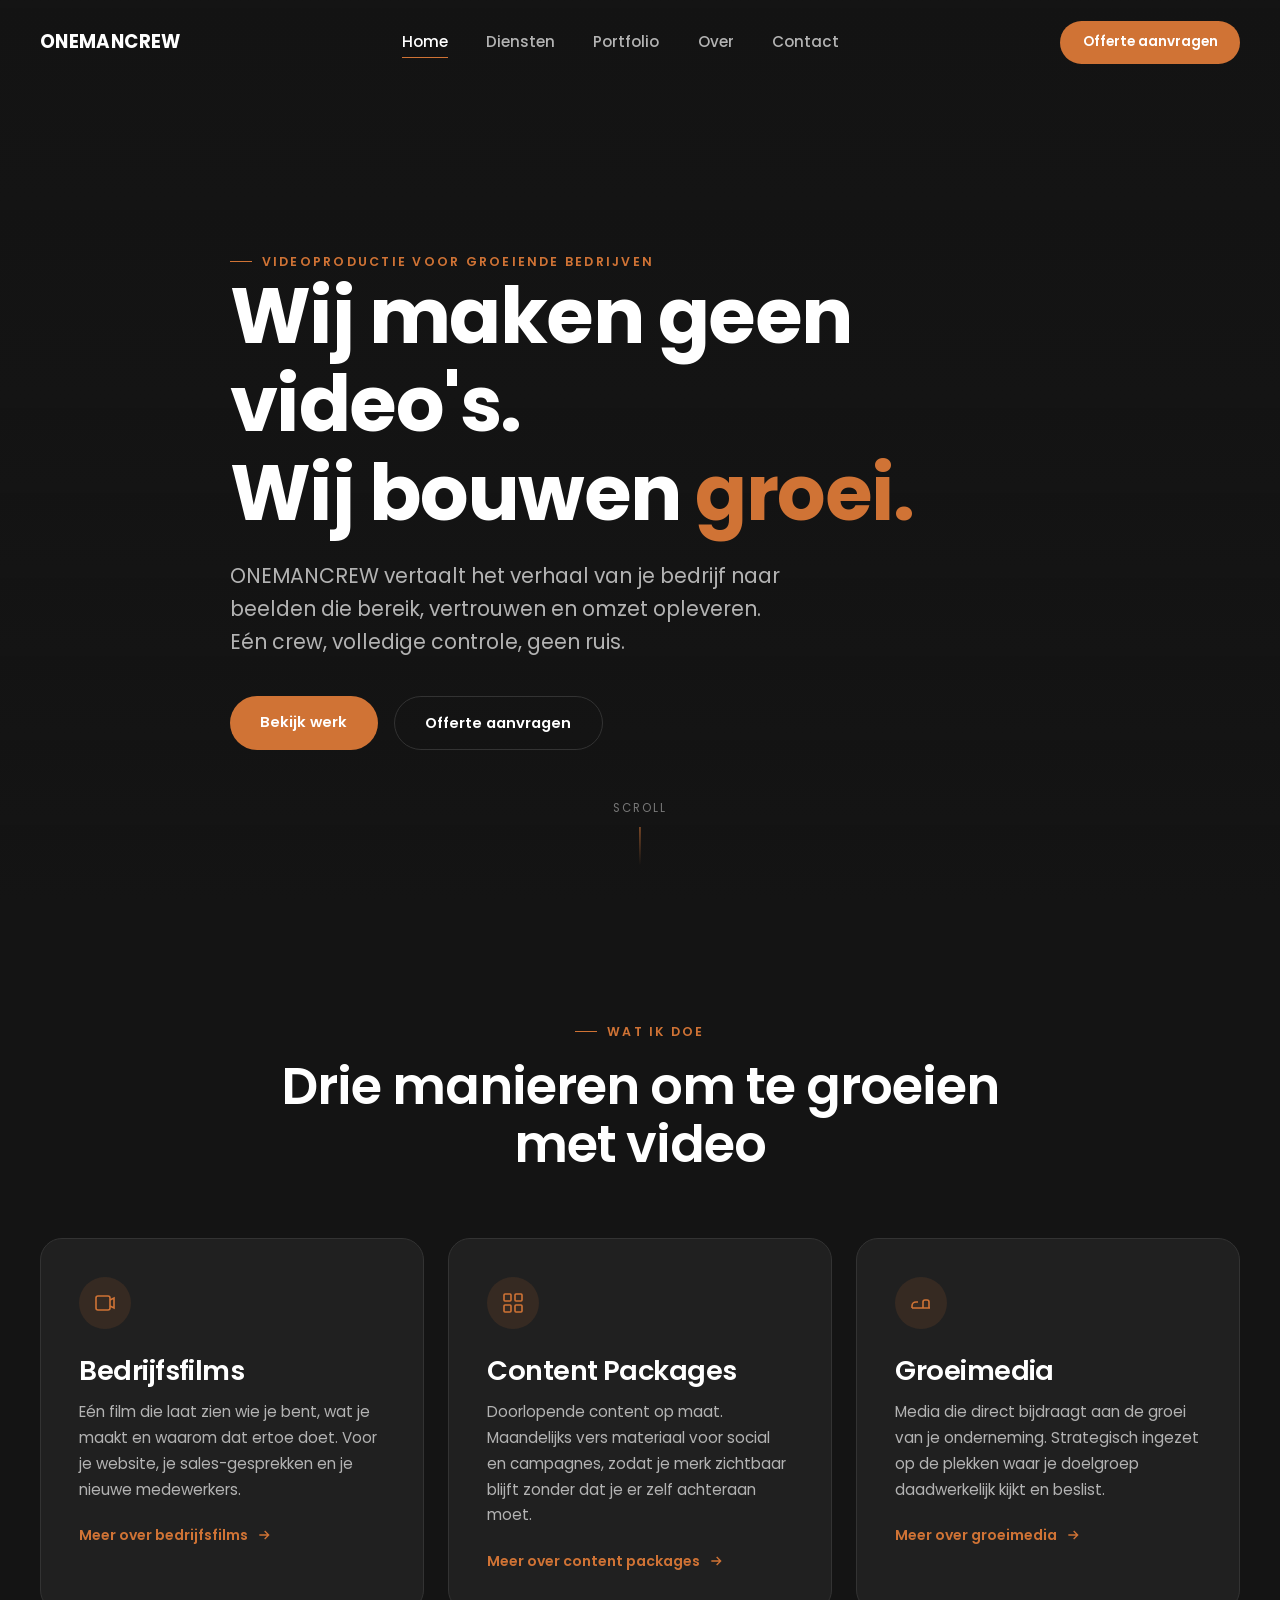
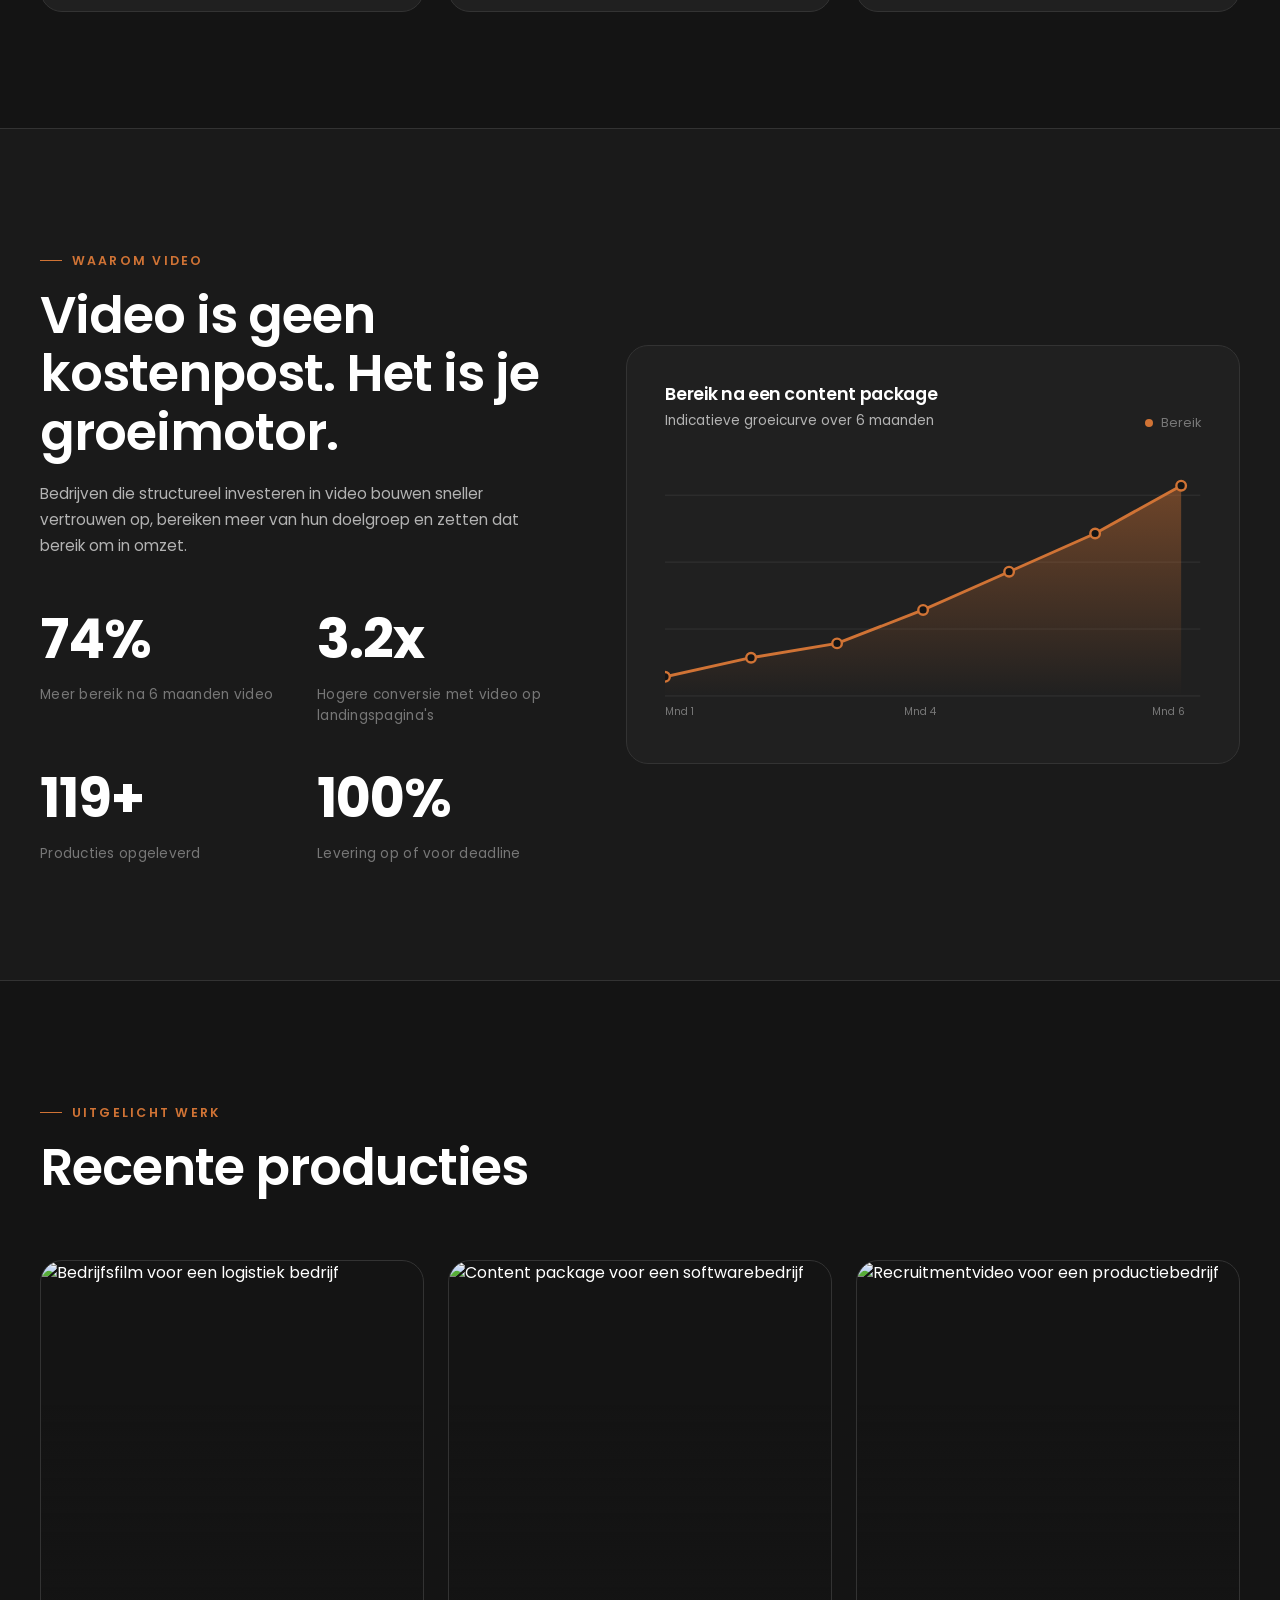
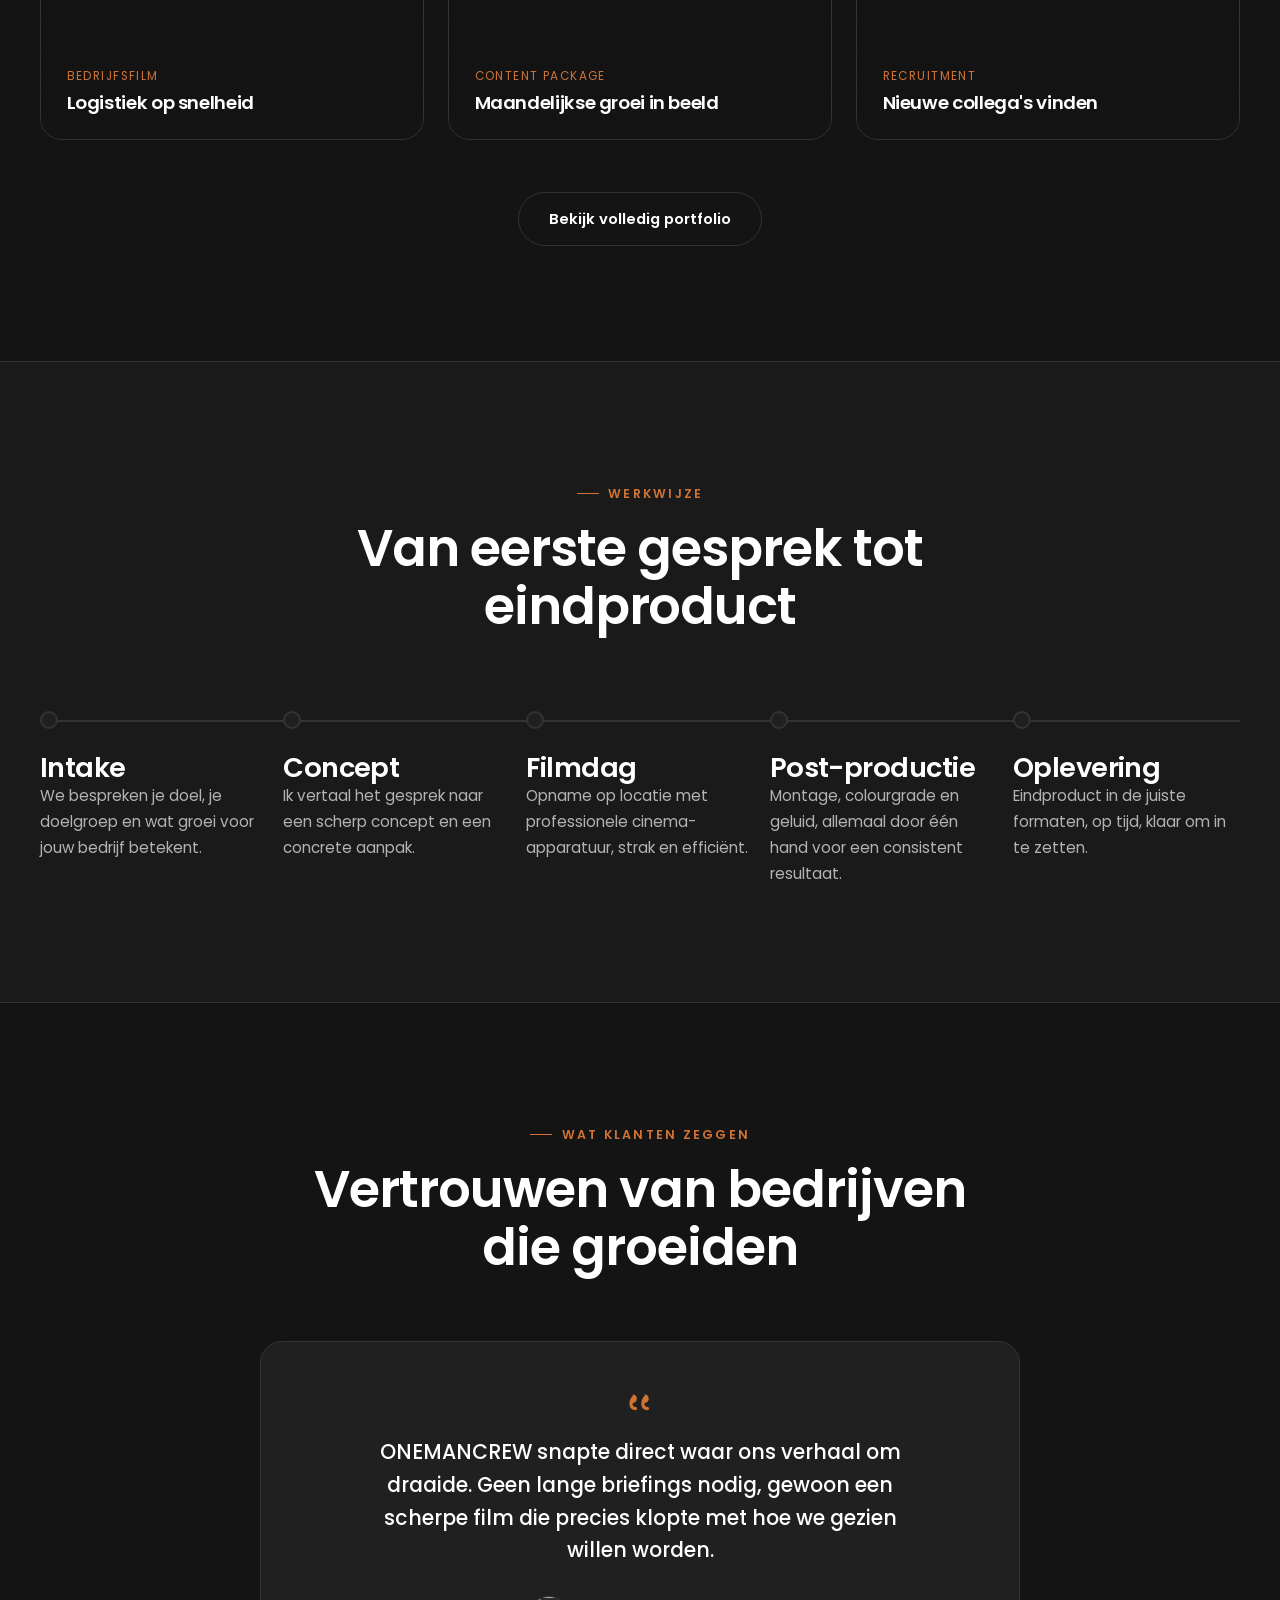
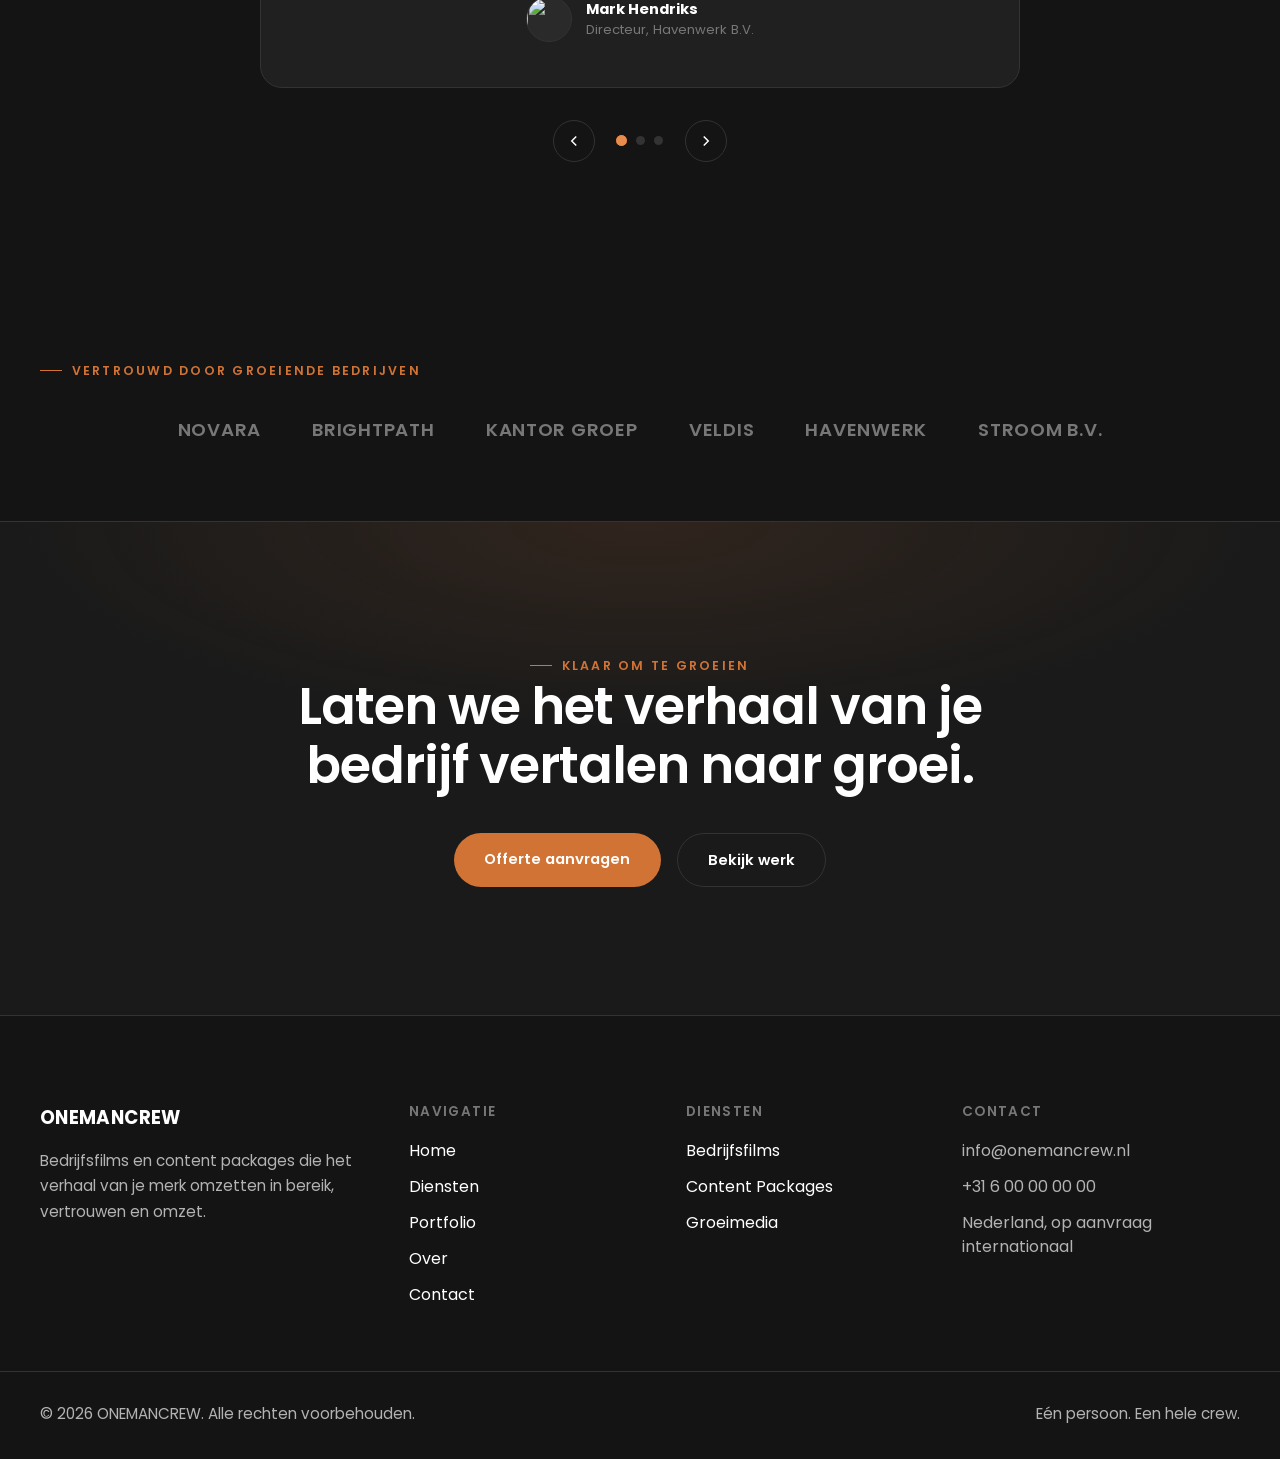
==== onemancrew/index.html @ 839aa542 "V1" ====
<!DOCTYPE html>
<html lang="nl">
<head>
  <meta charset="UTF-8" />
  <meta name="viewport" content="width=device-width, initial-scale=1.0" />
  <title>ONEMANCREW — Video als groeimotor voor je bedrijf</title>
  <meta name="description" content="ONEMANCREW maakt bedrijfsfilms en content packages die het verhaal van je merk omzetten in bereik, vertrouwen en omzet. Eén persoon. Een hele crew." />

  <meta property="og:title" content="ONEMANCREW — Video als groeimotor voor je bedrijf" />
  <meta property="og:description" content="Bedrijfsfilms en content packages die bijdragen aan de groei van je onderneming." />
  <meta property="og:type" content="website" />
  <meta property="og:image" content="assets/img/og-cover.jpg" />

  <link rel="icon" type="image/png" href="logo/logo.png" />

  <link rel="preconnect" href="https://fonts.googleapis.com" />
  <link rel="preconnect" href="https://fonts.gstatic.com" crossorigin />
  <link href="https://fonts.googleapis.com/css2?family=Poppins:wght@300;400;500;600;700&display=swap" rel="stylesheet" />

  <link rel="stylesheet" href="css/reset.css" />
  <link rel="stylesheet" href="css/variables.css" />
  <link rel="stylesheet" href="css/base.css" />
  <link rel="stylesheet" href="css/components.css" />
  <link rel="stylesheet" href="css/layout.css" />
  <link rel="stylesheet" href="css/animations.css" />
</head>
<body>

  <a class="sr-only" href="#main">Ga naar inhoud</a>

  <header class="site-header" id="siteHeader">
    <div class="container nav-inner">
      <a href="index.html" class="logo" aria-label="ONEMANCREW, terug naar home">
        <img src="logo/logo.png" alt="" onerror="this.style.display='none'" />
        ONEMANCREW
      </a>

      <nav class="main-nav" id="mainNav" aria-label="Hoofdnavigatie">
        <ul>
          <li><a href="index.html" data-nav class="is-active">Home</a></li>
          <li><a href="diensten.html" data-nav>Diensten</a></li>
          <li><a href="portfolio.html" data-nav>Portfolio</a></li>
          <li><a href="over.html" data-nav>Over</a></li>
          <li><a href="contact.html" data-nav>Contact</a></li>
          <li class="nav-cta-mobile"><a href="contact.html" class="btn btn-accent btn-sm">Offerte aanvragen</a></li>
        </ul>
      </nav>

      <div class="nav-actions">
        <a href="contact.html" class="btn btn-accent btn-sm nav-cta">Offerte aanvragen</a>
        <button class="hamburger" id="hamburger" aria-label="Open menu" aria-expanded="false" aria-controls="mainNav">
          <span></span><span></span><span></span>
        </button>
      </div>
    </div>
  </header>

  <main id="main">

    <!-- HERO -->
    <section class="hero">
      <div class="hero-media">
        <!-- TODO: vervangen door echte showreel video (mp4, ~10-20s loop) -->
        <video autoplay muted loop playsinline poster="assets/img/hero-poster.jpg">
          <source src="assets/video/hero-reel.mp4" type="video/mp4" />
        </video>
      </div>
      <div class="hero-overlay"></div>

      <div class="container hero-content">
        <p class="eyebrow reveal">Videoproductie voor groeiende bedrijven</p>
        <h1 class="reveal" data-reveal-delay="0.08">Wij maken geen video's.<br />Wij bouwen <span class="text-accent">groei.</span></h1>
        <p class="lead reveal" data-reveal-delay="0.16" style="margin-top:1.4rem; max-width:560px;">
          ONEMANCREW vertaalt het verhaal van je bedrijf naar beelden die bereik, vertrouwen en omzet opleveren. Eén crew, volledige controle, geen ruis.
        </p>
        <div class="hero-actions reveal" data-reveal-delay="0.24">
          <a href="portfolio.html" class="btn btn-accent magnetic">Bekijk werk</a>
          <a href="contact.html" class="btn btn-ghost magnetic">Offerte aanvragen</a>
        </div>
      </div>

      <div class="scroll-indicator" aria-hidden="true">
        <span>Scroll</span>
        <div class="line"><span></span></div>
      </div>
    </section>

    <!-- WAT IK DOE -->
    <section class="section" id="diensten">
      <div class="container">
        <div class="section-head center reveal">
          <p class="eyebrow" style="justify-content:center;">Wat ik doe</p>
          <h2>Drie manieren om te groeien met video</h2>
        </div>

        <div class="services-grid">
          <article class="card reveal" data-reveal-group="services">
            <div class="card-icon">
              <svg viewBox="0 0 24 24" fill="none" stroke="currentColor" stroke-width="1.6"><path d="M3 7a2 2 0 0 1 2-2h10a2 2 0 0 1 2 2v10a2 2 0 0 1-2 2H5a2 2 0 0 1-2-2V7Z"/><path d="m17 9 4-2v10l-4-2"/></svg>
            </div>
            <h3>Bedrijfsfilms</h3>
            <p>Eén film die laat zien wie je bent, wat je maakt en waarom dat ertoe doet. Voor je website, je sales-gesprekken en je nieuwe medewerkers.</p>
            <a href="diensten.html#bedrijfsfilms" class="card-link">Meer over bedrijfsfilms <svg viewBox="0 0 24 24" fill="none" stroke="currentColor" stroke-width="2"><path d="M5 12h14M13 6l6 6-6 6"/></svg></a>
          </article>

          <article class="card reveal" data-reveal-group="services">
            <div class="card-icon">
              <svg viewBox="0 0 24 24" fill="none" stroke="currentColor" stroke-width="1.6"><rect x="3" y="3" width="7" height="7" rx="1"/><rect x="14" y="3" width="7" height="7" rx="1"/><rect x="3" y="14" width="7" height="7" rx="1"/><rect x="14" y="14" width="7" height="7" rx="1"/></svg>
            </div>
            <h3>Content Packages</h3>
            <p>Doorlopende content op maat. Maandelijks vers materiaal voor social en campagnes, zodat je merk zichtbaar blijft zonder dat je er zelf achteraan moet.</p>
            <a href="diensten.html#content-packages" class="card-link">Meer over content packages <svg viewBox="0 0 24 24" fill="none" stroke="currentColor" stroke-width="2"><path d="M5 12h14M13 6l6 6-6 6"/></svg></a>
          </article>

          <article class="card reveal" data-reveal-group="services">
            <div class="card-icon">
              <svg viewBox="0 0 24 24" fill="none" stroke="currentColor" stroke-width="1.6"><path d="M3 17v-2a4 4 0 0 1 4-4h2M3 17h18M14 17v-6a2 2 0 0 1 2-2h2a2 2 0 0 1 2 2v6"/></svg>
            </div>
            <h3>Groeimedia</h3>
            <p>Media die direct bijdraagt aan de groei van je onderneming. Strategisch ingezet op de plekken waar je doelgroep daadwerkelijk kijkt en beslist.</p>
            <a href="diensten.html#groeimedia" class="card-link">Meer over groeimedia <svg viewBox="0 0 24 24" fill="none" stroke="currentColor" stroke-width="2"><path d="M5 12h14M13 6l6 6-6 6"/></svg></a>
          </article>
        </div>
      </div>
    </section>

    <!-- WAAROM VIDEO: CIJFERS + GRAFIEK -->
    <section class="section stats-section">
      <div class="container">
        <div class="stats-layout">
          <div>
            <div class="section-head reveal" style="margin-bottom:0;">
              <p class="eyebrow">Waarom video</p>
              <h2>Video is geen kostenpost. Het is je groeimotor.</h2>
              <p style="margin-top:1.2rem;">Bedrijven die structureel investeren in video bouwen sneller vertrouwen op, bereiken meer van hun doelgroep en zetten dat bereik om in omzet. <!-- TODO: vervangen door eigen onderbouwing of klantresultaten --></p>
            </div>

            <div class="stats-grid">
              <div class="stat reveal" data-reveal-group="stats">
                <span class="stat-number"><span data-count-to="74" data-count-suffix="%">0%</span></span>
                <span class="stat-label">Meer bereik na 6 maanden video<br /><!-- TODO: vervangen --></span>
              </div>
              <div class="stat reveal" data-reveal-group="stats">
                <span class="stat-number"><span data-count-to="3.2" data-count-decimals="1" data-count-suffix="x">0x</span></span>
                <span class="stat-label">Hogere conversie met video op landingspagina's<!-- TODO: vervangen --></span>
              </div>
              <div class="stat reveal" data-reveal-group="stats">
                <span class="stat-number"><span data-count-to="120" data-count-suffix="+">0+</span></span>
                <span class="stat-label">Producties opgeleverd<!-- TODO: vervangen --></span>
              </div>
              <div class="stat reveal" data-reveal-group="stats">
                <span class="stat-number"><span data-count-to="100" data-count-suffix="%">0%</span></span>
                <span class="stat-label">Levering op of voor deadline</span>
              </div>
            </div>
          </div>

          <div class="chart-card chart-animate reveal reveal-right">
            <div class="chart-card-head">
              <div>
                <h3 style="font-size:1.1rem; margin-bottom:0.3rem;">Bereik na een content package</h3>
                <p style="font-size:0.85rem;">Indicatieve groeicurve over 6 maanden<!-- TODO: vervangen door echte data --></p>
              </div>
              <div class="chart-legend">
                <span><span class="dot"></span> Bereik</span>
              </div>
            </div>

            <svg viewBox="0 0 560 280" width="100%" role="img" aria-label="Lijngrafiek die de stijging van bereik over zes maanden toont">
              <defs>
                <linearGradient id="chartGradient" x1="0" y1="0" x2="0" y2="1">
                  <stop offset="0%" stop-color="#d07335" stop-opacity="0.45" />
                  <stop offset="100%" stop-color="#d07335" stop-opacity="0" />
                </linearGradient>
              </defs>

              <line class="chart-grid-line" x1="0" y1="40" x2="560" y2="40" />
              <line class="chart-grid-line" x1="0" y1="110" x2="560" y2="110" />
              <line class="chart-grid-line" x1="0" y1="180" x2="560" y2="180" />
              <line class="chart-grid-line" x1="0" y1="250" x2="560" y2="250" />

              <path class="chart-area-path" d="M0,230 L90,210 L180,195 L270,160 L360,120 L450,80 L540,30 L540,250 L0,250 Z" />
              <path class="chart-line-path" d="M0,230 L90,210 L180,195 L270,160 L360,120 L450,80 L540,30" />

              <circle class="chart-point" cx="0" cy="230" r="5" />
              <circle class="chart-point" cx="90" cy="210" r="5" />
              <circle class="chart-point" cx="180" cy="195" r="5" />
              <circle class="chart-point" cx="270" cy="160" r="5" />
              <circle class="chart-point" cx="360" cy="120" r="5" />
              <circle class="chart-point" cx="450" cy="80" r="5" />
              <circle class="chart-point" cx="540" cy="30" r="5" />

              <text class="chart-axis-label" x="0" y="270">Mnd 1</text>
              <text class="chart-axis-label" x="250" y="270">Mnd 4</text>
              <text class="chart-axis-label" x="510" y="270">Mnd 6</text>
            </svg>
          </div>
        </div>
      </div>
    </section>

    <!-- UITGELICHT WERK -->
    <section class="section" id="werk">
      <div class="container">
        <div class="section-head reveal">
          <p class="eyebrow">Uitgelicht werk</p>
          <h2>Recente producties</h2>
        </div>

        <div class="portfolio-grid">
          <!-- TODO: vervangen door echte portfolio thumbnails en video's -->
          <div class="portfolio-card reveal" data-reveal-group="work" data-lightbox-src="assets/video/work-01.mp4">
            <img src="assets/img/work-01.jpg" alt="Bedrijfsfilm voor een logistiek bedrijf" loading="lazy" />
            <button class="play-btn" aria-label="Speel video af">
              <svg viewBox="0 0 24 24"><path d="M8 5v14l11-7z" /></svg>
            </button>
            <div class="portfolio-card-overlay">
              <span class="portfolio-card-tag">Bedrijfsfilm</span>
              <h3 style="font-size:1.15rem;">Logistiek op snelheid</h3>
            </div>
          </div>

          <div class="portfolio-card reveal" data-reveal-group="work" data-lightbox-src="assets/video/work-02.mp4">
            <img src="assets/img/work-02.jpg" alt="Content package voor een softwarebedrijf" loading="lazy" />
            <button class="play-btn" aria-label="Speel video af">
              <svg viewBox="0 0 24 24"><path d="M8 5v14l11-7z" /></svg>
            </button>
            <div class="portfolio-card-overlay">
              <span class="portfolio-card-tag">Content Package</span>
              <h3 style="font-size:1.15rem;">Maandelijkse groei in beeld</h3>
            </div>
          </div>

          <div class="portfolio-card reveal" data-reveal-group="work" data-lightbox-src="assets/video/work-03.mp4">
            <img src="assets/img/work-03.jpg" alt="Recruitmentvideo voor een productiebedrijf" loading="lazy" />
            <button class="play-btn" aria-label="Speel video af">
              <svg viewBox="0 0 24 24"><path d="M8 5v14l11-7z" /></svg>
            </button>
            <div class="portfolio-card-overlay">
              <span class="portfolio-card-tag">Recruitment</span>
              <h3 style="font-size:1.15rem;">Nieuwe collega's vinden</h3>
            </div>
          </div>
        </div>

        <div class="section-foot reveal">
          <a href="portfolio.html" class="btn btn-ghost magnetic">Bekijk volledig portfolio</a>
        </div>
      </div>
    </section>

    <!-- PROCES -->
    <section class="section process-section" style="background:var(--bg-800); border-top:1px solid var(--line); border-bottom:1px solid var(--line);">
      <div class="container">
        <div class="section-head center reveal">
          <p class="eyebrow" style="justify-content:center;">Werkwijze</p>
          <h2>Van eerste gesprek tot eindproduct</h2>
        </div>

        <div class="timeline">
          <div class="timeline-track">
            <div class="timeline-fill"></div>
          </div>
          <div class="timeline-steps">
            <div class="timeline-step">
              <span class="timeline-dot"></span>
              <h3>Intake</h3>
              <p>We bespreken je doel, je doelgroep en wat groei voor jouw bedrijf betekent.</p>
            </div>
            <div class="timeline-step">
              <span class="timeline-dot"></span>
              <h3>Concept</h3>
              <p>Ik vertaal het gesprek naar een scherp concept en een concrete aanpak.</p>
            </div>
            <div class="timeline-step">
              <span class="timeline-dot"></span>
              <h3>Filmdag</h3>
              <p>Opname op locatie met professionele cinema-apparatuur, strak en efficiënt.</p>
            </div>
            <div class="timeline-step">
              <span class="timeline-dot"></span>
              <h3>Post-productie</h3>
              <p>Montage, colourgrade en geluid, allemaal door één hand voor een consistent resultaat.</p>
            </div>
            <div class="timeline-step">
              <span class="timeline-dot"></span>
              <h3>Oplevering</h3>
              <p>Eindproduct in de juiste formaten, op tijd, klaar om in te zetten.</p>
            </div>
          </div>
        </div>
      </div>
    </section>

    <!-- REVIEWS -->
    <section class="section testimonials-section">
      <div class="container">
        <div class="section-head center reveal">
          <p class="eyebrow" style="justify-content:center;">Wat klanten zeggen</p>
          <h2>Vertrouwen van bedrijven die groeiden</h2>
        </div>

        <div class="testimonial-slider reveal" data-testimonial-slider>
          <div class="testimonial-track">
            <!-- TODO: vervangen door echte klantreviews -->
            <article class="testimonial-card is-active">
              <svg class="testimonial-quote" viewBox="0 0 24 24" fill="currentColor"><path d="M7.17 6C4.87 8.06 3.5 10.7 3.5 13.5c0 2.76 2.24 5 5 5 .69 0 1.25-.56 1.25-1.25S9.19 16 8.5 16a2.5 2.5 0 0 1-2.46-2.94c1.93-.2 3.46-1.84 3.46-3.81 0-1.93-1.57-3.5-3.5-3.5-.36 0-.61.07-.83.25Zm9.5 0c-2.3 2.06-3.67 4.7-3.67 7.5 0 2.76 2.24 5 5 5 .69 0 1.25-.56 1.25-1.25s-.56-1.25-1.25-1.25a2.5 2.5 0 0 1-2.46-2.94c1.93-.2 3.46-1.84 3.46-3.81 0-1.93-1.57-3.5-3.5-3.5-.36 0-.61.07-.83.25Z"/></svg>
              <p class="testimonial-text">ONEMANCREW snapte direct waar ons verhaal om draaide. Geen lange briefings nodig, gewoon een scherpe film die precies klopte met hoe we gezien willen worden.</p>
              <div class="testimonial-author">
                <img src="assets/img/client-01.jpg" alt="" class="testimonial-avatar" loading="lazy" />
                <div>
                  <strong>Mark Hendriks</strong>
                  <span>Directeur, Havenwerk B.V.</span>
                </div>
              </div>
            </article>

            <article class="testimonial-card">
              <svg class="testimonial-quote" viewBox="0 0 24 24" fill="currentColor"><path d="M7.17 6C4.87 8.06 3.5 10.7 3.5 13.5c0 2.76 2.24 5 5 5 .69 0 1.25-.56 1.25-1.25S9.19 16 8.5 16a2.5 2.5 0 0 1-2.46-2.94c1.93-.2 3.46-1.84 3.46-3.81 0-1.93-1.57-3.5-3.5-3.5-.36 0-.61.07-.83.25Zm9.5 0c-2.3 2.06-3.67 4.7-3.67 7.5 0 2.76 2.24 5 5 5 .69 0 1.25-.56 1.25-1.25s-.56-1.25-1.25-1.25a2.5 2.5 0 0 1-2.46-2.94c1.93-.2 3.46-1.84 3.46-3.81 0-1.93-1.57-3.5-3.5-3.5-.36 0-.61.07-.83.25Z"/></svg>
              <p class="testimonial-text">Geen accountmanager, geen ruis, gewoon rechtstreeks contact met de persoon die ook filmt. Dat tempo en die duidelijkheid hadden we nog niet eerder meegemaakt.</p>
              <div class="testimonial-author">
                <img src="assets/img/client-02.jpg" alt="" class="testimonial-avatar" loading="lazy" />
                <div>
                  <strong>Sanne de Groot</strong>
                  <span>Marketing Lead, Stroom B.V.</span>
                </div>
              </div>
            </article>

            <article class="testimonial-card">
              <svg class="testimonial-quote" viewBox="0 0 24 24" fill="currentColor"><path d="M7.17 6C4.87 8.06 3.5 10.7 3.5 13.5c0 2.76 2.24 5 5 5 .69 0 1.25-.56 1.25-1.25S9.19 16 8.5 16a2.5 2.5 0 0 1-2.46-2.94c1.93-.2 3.46-1.84 3.46-3.81 0-1.93-1.57-3.5-3.5-3.5-.36 0-.61.07-.83.25Zm9.5 0c-2.3 2.06-3.67 4.7-3.67 7.5 0 2.76 2.24 5 5 5 .69 0 1.25-.56 1.25-1.25s-.56-1.25-1.25-1.25a2.5 2.5 0 0 1-2.46-2.94c1.93-.2 3.46-1.84 3.46-3.81 0-1.93-1.57-3.5-3.5-3.5-.36 0-.61.07-.83.25Z"/></svg>
              <p class="testimonial-text">De content packages houden onze social kanalen al maanden levend zonder dat wij er zelf nog naar hoeven om te kijken. Precies de groeimotor die we zochten.</p>
              <div class="testimonial-author">
                <img src="assets/img/client-03.jpg" alt="" class="testimonial-avatar" loading="lazy" />
                <div>
                  <strong>Tom Visser</strong>
                  <span>Eigenaar, Kantor Groep</span>
                </div>
              </div>
            </article>
          </div>

          <div class="testimonial-controls">
            <button class="testimonial-arrow" data-testimonial-dir="-1" aria-label="Vorige review">
              <svg viewBox="0 0 24 24" fill="none" stroke="currentColor" stroke-width="2"><path d="M15 6l-6 6 6 6"/></svg>
            </button>
            <div class="testimonial-dots" data-testimonial-dots></div>
            <button class="testimonial-arrow" data-testimonial-dir="1" aria-label="Volgende review">
              <svg viewBox="0 0 24 24" fill="none" stroke="currentColor" stroke-width="2"><path d="M9 6l6 6-6 6"/></svg>
            </button>
          </div>
        </div>
      </div>
    </section>

    <!-- VERTROUWEN -->
    <section class="logos-section" aria-label="Bedrijven die met ONEMANCREW werkten">
      <div class="container">
        <p class="eyebrow center reveal" style="justify-content:center; margin-bottom:2.2rem;">Vertrouwd door groeiende bedrijven</p>
        <div class="logos-grid reveal" data-reveal-group="logos">
          <!-- TODO: vervangen door echte klantnamen of logo's -->
          <span class="logo-item">NOVARA</span>
          <span class="logo-item">BRIGHTPATH</span>
          <span class="logo-item">KANTOR&nbsp;GROEP</span>
          <span class="logo-item">VELDIS</span>
          <span class="logo-item">HAVENWERK</span>
          <span class="logo-item">STROOM&nbsp;B.V.</span>
        </div>
      </div>
    </section>

    <!-- CTA -->
    <section class="cta-section">
      <div class="container">
        <p class="eyebrow reveal" style="justify-content:center;">Klaar om te groeien</p>
        <h2 class="reveal" data-reveal-delay="0.08">Laten we het verhaal van je bedrijf vertalen naar groei.</h2>
        <div class="cta-actions reveal" data-reveal-delay="0.16">
          <a href="contact.html" class="btn btn-accent magnetic">Offerte aanvragen</a>
          <a href="portfolio.html" class="btn btn-ghost magnetic">Bekijk werk</a>
        </div>
      </div>
    </section>

  </main>

  <footer class="site-footer">
    <div class="container footer-grid">
      <div class="footer-brand reveal">
        <a href="index.html" class="logo">
          <img src="logo/logo.png" alt="" onerror="this.style.display='none'" />
          ONEMANCREW
        </a>
        <p>Bedrijfsfilms en content packages die het verhaal van je merk omzetten in bereik, vertrouwen en omzet.</p>
      </div>

      <div class="footer-col reveal" data-reveal-group="footer">
        <h4>Navigatie</h4>
        <ul>
          <li><a href="index.html">Home</a></li>
          <li><a href="diensten.html">Diensten</a></li>
          <li><a href="portfolio.html">Portfolio</a></li>
          <li><a href="over.html">Over</a></li>
          <li><a href="contact.html">Contact</a></li>
        </ul>
      </div>

      <div class="footer-col reveal" data-reveal-group="footer">
        <h4>Diensten</h4>
        <ul>
          <li><a href="diensten.html#bedrijfsfilms">Bedrijfsfilms</a></li>
          <li><a href="diensten.html#content-packages">Content Packages</a></li>
          <li><a href="diensten.html#groeimedia">Groeimedia</a></li>
        </ul>
      </div>

      <div class="footer-col reveal" data-reveal-group="footer">
        <h4>Contact</h4>
        <address>
          <!-- TODO: vervangen door echte contactgegevens -->
          <a href="mailto:info@onemancrew.nl">info@onemancrew.nl</a>
          <a href="tel:+31600000000">+31 6 00 00 00 00</a>
          <span>Nederland, op aanvraag internationaal</span>
        </address>
      </div>
    </div>

    <div class="container footer-bottom">
      <p>&copy; <span id="year"></span> ONEMANCREW. Alle rechten voorbehouden.</p>
      <p>Eén persoon. Een hele crew.</p>
    </div>
  </footer>

  <script src="js/reveal.js"></script>
  <script src="js/counters.js"></script>
  <script src="js/charts.js"></script>
  <script src="js/interactions.js"></script>
  <script src="js/testimonials.js"></script>
  <script src="js/main.js"></script>
</body>
</html>
---- onemancrew/css/variables.css ----
:root {
  /* achtergronden */
  --bg-900: #141414;
  --bg-800: #1a1a1a;
  --bg-700: #202020;
  --bg-600: #2a2a2a;
  --line: #333333;

  /* tekst */
  --white: #ffffff;
  --grey-300: #b3b3b3;
  --grey-500: #777777;

  /* accent */
  --accent: #d07335;
  --accent-bright: #e88c4d;
  --accent-dim: rgba(208, 115, 53, 0.12);

  /* vorm */
  --radius: 14px;
  --radius-lg: 22px;
  --maxw: 1280px;

  /* timing */
  --ease: cubic-bezier(0.16, 1, 0.3, 1);
  --fast: 0.2s;
  --med: 0.4s;
  --slow: 0.7s;
}
---- onemancrew/css/base.css ----
body {
  font-family: "Poppins", system-ui, sans-serif;
  background: var(--bg-900);
  color: var(--white);
  font-weight: 400;
  overflow-x: hidden;
}

h1,
h2,
h3,
h4 {
  font-weight: 600;
  letter-spacing: -0.02em;
  line-height: 1.15;
}

h1 {
  font-size: clamp(2.6rem, 6vw, 5.2rem);
  font-weight: 700;
}

h2 {
  font-size: clamp(2rem, 4vw, 3.4rem);
}

h3 {
  font-size: clamp(1.3rem, 2.2vw, 1.7rem);
}

p {
  color: var(--grey-300);
  font-size: clamp(0.95rem, 1.1vw, 1.05rem);
  line-height: 1.7;
}

.lead {
  font-size: clamp(1.1rem, 1.6vw, 1.35rem);
  color: var(--grey-300);
  line-height: 1.6;
}

.eyebrow {
  display: inline-flex;
  align-items: center;
  gap: 0.6rem;
  font-size: 0.78rem;
  font-weight: 600;
  letter-spacing: 0.18em;
  text-transform: uppercase;
  color: var(--accent);
}

.eyebrow::before {
  content: "";
  width: 22px;
  height: 1px;
  background: var(--accent);
  display: inline-block;
}

.container {
  width: 100%;
  max-width: var(--maxw);
  margin: 0 auto;
  padding: 0 1.5rem;
}

@media (min-width: 768px) {
  .container {
    padding: 0 2.5rem;
  }
}

section {
  position: relative;
}

::selection {
  background: var(--accent);
  color: var(--white);
}

a:focus-visible,
button:focus-visible,
input:focus-visible,
textarea:focus-visible {
  outline: 2px solid var(--accent-bright);
  outline-offset: 3px;
  border-radius: 4px;
}

.text-accent {
  color: var(--accent);
}

.sr-only {
  position: absolute;
  width: 1px;
  height: 1px;
  overflow: hidden;
  clip: rect(0 0 0 0);
  white-space: nowrap;
}
---- onemancrew/css/components.css ----
/* ===== Logo ===== */
.logo {
  display: flex;
  align-items: center;
  gap: 0.65rem;
  font-weight: 700;
  font-size: 1.15rem;
  letter-spacing: 0.02em;
  z-index: 110;
}

.logo img {
  height: 30px;
  width: auto;
}

/* ===== Nav links ===== */
.main-nav a {
  position: relative;
  font-size: 0.95rem;
  font-weight: 500;
  color: var(--grey-300);
  transition: color var(--fast) var(--ease);
}

.main-nav a::after {
  content: "";
  position: absolute;
  left: 0;
  bottom: -6px;
  width: 0;
  height: 1px;
  background: var(--accent);
  transition: width var(--fast) var(--ease);
}

.main-nav a:hover,
.main-nav a.is-active {
  color: var(--white);
}

.main-nav a:hover::after,
.main-nav a.is-active::after {
  width: 100%;
}

/* ===== Hamburger ===== */
.hamburger {
  display: flex;
  flex-direction: column;
  justify-content: center;
  gap: 5px;
  width: 30px;
  height: 30px;
  z-index: 110;
}

@media (min-width: 900px) {
  .hamburger {
    display: none;
  }
}

.hamburger span {
  display: block;
  height: 2px;
  width: 100%;
  background: var(--white);
  border-radius: 2px;
  transition: transform var(--fast) var(--ease), opacity var(--fast) var(--ease);
}

.hamburger.is-open span:nth-child(1) {
  transform: translateY(7px) rotate(45deg);
}

.hamburger.is-open span:nth-child(2) {
  opacity: 0;
}

.hamburger.is-open span:nth-child(3) {
  transform: translateY(-7px) rotate(-45deg);
}

/* ===== Buttons ===== */
.btn {
  position: relative;
  display: inline-flex;
  align-items: center;
  justify-content: center;
  gap: 0.6rem;
  padding: 0.95rem 1.9rem;
  font-size: 0.92rem;
  font-weight: 600;
  border-radius: 100px;
  white-space: nowrap;
  transition: transform var(--fast) var(--ease), box-shadow var(--fast) var(--ease), background var(--fast) var(--ease), color var(--fast) var(--ease), border-color var(--fast) var(--ease);
  isolation: isolate;
}

.btn-accent {
  background: var(--accent);
  color: var(--white);
  box-shadow: 0 0 0 0 var(--accent-dim);
}

.btn-accent:hover {
  background: var(--accent-bright);
  transform: translateY(-2px);
  box-shadow: 0 10px 30px -8px rgba(208, 115, 53, 0.55);
}

.btn-ghost {
  background: transparent;
  color: var(--white);
  border: 1px solid var(--line);
}

.btn-ghost:hover {
  border-color: var(--accent);
  background: var(--accent-dim);
  transform: translateY(-2px);
}

.btn-sm {
  padding: 0.7rem 1.4rem;
  font-size: 0.85rem;
}

.btn:active {
  transform: translateY(0) scale(0.97);
}

/* ===== Service / value cards ===== */
.card {
  position: relative;
  background: var(--bg-700);
  border: 1px solid var(--line);
  border-radius: var(--radius-lg);
  padding: clamp(1.8rem, 3vw, 2.4rem);
  transition: transform var(--med) var(--ease), border-color var(--med) var(--ease), background var(--med) var(--ease);
  overflow: hidden;
}

.card::before {
  content: "";
  position: absolute;
  inset: 0;
  background: radial-gradient(220px circle at var(--mx, 50%) var(--my, 0%), var(--accent-dim), transparent 70%);
  opacity: 0;
  transition: opacity var(--med) var(--ease);
  pointer-events: none;
}

.card:hover {
  border-color: var(--accent);
  transform: translateY(-6px);
}

.card:hover::before {
  opacity: 1;
}

.card-icon {
  width: 52px;
  height: 52px;
  border-radius: 50%;
  background: var(--accent-dim);
  display: flex;
  align-items: center;
  justify-content: center;
  margin-bottom: 1.6rem;
  color: var(--accent);
}

.card-icon svg {
  width: 24px;
  height: 24px;
}

.card h3 {
  margin-bottom: 0.8rem;
}

.card-link {
  display: inline-flex;
  align-items: center;
  gap: 0.5rem;
  margin-top: 1.4rem;
  font-size: 0.88rem;
  font-weight: 600;
  color: var(--accent);
}

.card-link svg {
  width: 16px;
  height: 16px;
  transition: transform var(--fast) var(--ease);
}

.card-link:hover svg {
  transform: translateX(4px);
}

/* ===== Stat counters ===== */
.stat {
  display: flex;
  flex-direction: column;
  gap: 0.3rem;
}

.stat-number {
  font-size: clamp(2.2rem, 4.5vw, 3.4rem);
  font-weight: 700;
  color: var(--white);
  letter-spacing: -0.02em;
  display: inline-flex;
  align-items: baseline;
  gap: 0.15rem;
}

.stat-number .unit {
  font-size: 0.45em;
  color: var(--accent);
  font-weight: 600;
}

.stat-label {
  font-size: 0.85rem;
  color: var(--grey-500);
  letter-spacing: 0.02em;
}

/* ===== Chart ===== */
.chart-line-path {
  fill: none;
  stroke: var(--accent);
  stroke-width: 3;
  stroke-linecap: round;
  stroke-linejoin: round;
  stroke-dasharray: 1000;
  stroke-dashoffset: 1000;
  transition: stroke-dashoffset 1.6s var(--ease);
}

.chart-area-path {
  fill: url(#chartGradient);
  opacity: 0;
  transition: opacity 1s var(--ease) 0.4s;
}

.chart-point {
  fill: var(--bg-900);
  stroke: var(--accent);
  stroke-width: 2.5;
  opacity: 0;
  transform-origin: center;
  transition: opacity var(--fast) var(--ease), transform var(--fast) var(--ease);
}

.is-charted .chart-line-path {
  stroke-dashoffset: 0;
}

.is-charted .chart-area-path {
  opacity: 1;
}

.is-charted .chart-point {
  opacity: 1;
}

.chart-grid-line {
  stroke: var(--line);
  stroke-width: 1;
}

.chart-bar {
  fill: var(--bg-600);
  transition: fill var(--fast) var(--ease);
}

.chart-bar-fill {
  fill: var(--accent);
  transform: scaleY(0);
  transform-box: fill-box;
  transform-origin: bottom;
  transition: transform 1s var(--ease);
}

.is-charted .chart-bar-fill {
  transform: scaleY(1);
}

.chart-axis-label {
  fill: var(--grey-500);
  font-size: 11px;
  font-family: "Poppins", sans-serif;
}

.chart-legend {
  display: flex;
  gap: 1.4rem;
  flex-wrap: wrap;
}

.chart-legend span {
  display: inline-flex;
  align-items: center;
  gap: 0.5rem;
  font-size: 0.8rem;
  color: var(--grey-500);
}

.chart-legend .dot {
  width: 8px;
  height: 8px;
  border-radius: 50%;
  background: var(--accent);
}

/* ===== Tags / filter pills ===== */
.tag {
  display: inline-flex;
  align-items: center;
  padding: 0.55rem 1.2rem;
  border-radius: 100px;
  border: 1px solid var(--line);
  font-size: 0.82rem;
  font-weight: 500;
  color: var(--grey-300);
  background: var(--bg-700);
  transition: border-color var(--fast) var(--ease), color var(--fast) var(--ease), background var(--fast) var(--ease);
}

.tag:hover,
.tag.is-active {
  border-color: var(--accent);
  color: var(--white);
  background: var(--accent-dim);
}

/* ===== Portfolio cards ===== */
.portfolio-card {
  position: relative;
  border-radius: var(--radius-lg);
  overflow: hidden;
  border: 1px solid var(--line);
  aspect-ratio: 4/5;
  cursor: pointer;
  perspective: 800px;
}

.portfolio-card img {
  width: 100%;
  height: 100%;
  object-fit: cover;
  transition: transform 0.6s var(--ease);
}

.portfolio-card-overlay {
  position: absolute;
  inset: 0;
  background: linear-gradient(180deg, rgba(20, 20, 20, 0) 30%, rgba(20, 20, 20, 0.92) 100%);
  display: flex;
  flex-direction: column;
  justify-content: flex-end;
  padding: 1.6rem;
  transition: background var(--med) var(--ease);
}

.portfolio-card-tag {
  font-size: 0.74rem;
  text-transform: uppercase;
  letter-spacing: 0.12em;
  color: var(--accent);
  margin-bottom: 0.4rem;
}

.portfolio-card:hover img {
  transform: scale(1.08);
}

.play-btn {
  position: absolute;
  top: 50%;
  left: 50%;
  width: 60px;
  height: 60px;
  transform: translate(-50%, -50%) scale(0.85);
  border-radius: 50%;
  background: rgba(20, 20, 20, 0.55);
  border: 1px solid rgba(255, 255, 255, 0.3);
  display: flex;
  align-items: center;
  justify-content: center;
  opacity: 0;
  transition: opacity var(--fast) var(--ease), transform var(--fast) var(--ease), background var(--fast) var(--ease);
  backdrop-filter: blur(4px);
}

.play-btn svg {
  width: 20px;
  height: 20px;
  fill: var(--white);
  margin-left: 2px;
}

.portfolio-card:hover .play-btn {
  opacity: 1;
  transform: translate(-50%, -50%) scale(1);
}

.portfolio-card:hover .play-btn:hover {
  background: var(--accent);
}

/* ===== Lightbox modal ===== */
.lightbox {
  position: fixed;
  inset: 0;
  z-index: 200;
  display: flex;
  align-items: center;
  justify-content: center;
  background: rgba(10, 10, 10, 0.92);
  opacity: 0;
  visibility: hidden;
  transition: opacity var(--med) var(--ease), visibility var(--med);
  padding: 1.5rem;
}

.lightbox.is-open {
  opacity: 1;
  visibility: visible;
}

.lightbox-inner {
  position: relative;
  width: 100%;
  max-width: 960px;
  aspect-ratio: 16/9;
  background: var(--bg-800);
  border-radius: var(--radius);
  overflow: hidden;
  border: 1px solid var(--line);
  transform: scale(0.94);
  transition: transform var(--med) var(--ease);
}

.lightbox.is-open .lightbox-inner {
  transform: scale(1);
}

.lightbox-inner video {
  width: 100%;
  height: 100%;
  object-fit: cover;
}

.lightbox-close {
  position: absolute;
  top: -3.2rem;
  right: 0;
  width: 40px;
  height: 40px;
  border-radius: 50%;
  border: 1px solid var(--line);
  display: flex;
  align-items: center;
  justify-content: center;
  color: var(--white);
  transition: border-color var(--fast) var(--ease), background var(--fast) var(--ease);
}

.lightbox-close:hover {
  border-color: var(--accent);
  background: var(--accent-dim);
}

/* ===== Forms ===== */
.form-grid {
  display: grid;
  gap: 1.3rem;
  grid-template-columns: 1fr;
}

@media (min-width: 560px) {
  .form-grid.cols-2 {
    grid-template-columns: 1fr 1fr;
  }
}

.field {
  display: flex;
  flex-direction: column;
  gap: 0.55rem;
}

.field label {
  font-size: 0.82rem;
  font-weight: 500;
  color: var(--grey-300);
}

.field input,
.field textarea,
.field select {
  background: var(--bg-700);
  border: 1px solid var(--line);
  border-radius: var(--radius);
  padding: 0.9rem 1.1rem;
  color: var(--white);
  font-size: 0.95rem;
  transition: border-color var(--fast) var(--ease), background var(--fast) var(--ease);
}

.field input::placeholder,
.field textarea::placeholder {
  color: var(--grey-500);
}

.field input:focus,
.field textarea:focus,
.field select:focus {
  border-color: var(--accent);
  background: var(--bg-600);
  outline: none;
}

.field textarea {
  resize: vertical;
  min-height: 140px;
}

.field.has-error input,
.field.has-error textarea {
  border-color: #c75a5a;
}

.field-error {
  font-size: 0.78rem;
  color: #e08585;
  min-height: 1em;
}

.form-status {
  margin-top: 1rem;
  font-size: 0.9rem;
  padding: 1rem 1.2rem;
  border-radius: var(--radius);
  display: none;
}

.form-status.is-success {
  display: block;
  background: rgba(120, 180, 130, 0.12);
  border: 1px solid rgba(120, 180, 130, 0.35);
  color: #9ed4a5;
}

.form-status.is-error {
  display: block;
  background: rgba(224, 133, 133, 0.12);
  border: 1px solid rgba(224, 133, 133, 0.35);
  color: #e08585;
}

.contact-info-item {
  display: flex;
  gap: 1rem;
  align-items: flex-start;
}

.contact-info-item .icon {
  width: 42px;
  height: 42px;
  flex-shrink: 0;
  border-radius: 50%;
  background: var(--accent-dim);
  color: var(--accent);
  display: flex;
  align-items: center;
  justify-content: center;
}

.contact-info-item .icon svg {
  width: 18px;
  height: 18px;
}

/* ===== Gear chip ===== */
.gear-chip {
  background: var(--bg-700);
  border: 1px solid var(--line);
  border-radius: var(--radius);
  padding: 1.1rem 1.2rem;
  font-size: 0.88rem;
  font-weight: 500;
  color: var(--grey-300);
  transition: border-color var(--fast) var(--ease), transform var(--fast) var(--ease);
}

.gear-chip:hover {
  border-color: var(--accent);
  transform: translateY(-3px);
}

/* ===== Magnetic wrapper ===== */
.magnetic {
  display: inline-block;
}

/* ===== Testimonial slider ===== */
.testimonial-slider {
  max-width: 760px;
  margin: 0 auto;
}

.testimonial-track {
  position: relative;
  min-height: clamp(300px, 42vw, 340px);
}

.testimonial-card {
  position: absolute;
  inset: 0;
  display: flex;
  flex-direction: column;
  align-items: center;
  text-align: center;
  padding: clamp(2rem, 4vw, 2.8rem);
  background: var(--bg-700);
  border: 1px solid var(--line);
  border-radius: var(--radius-lg);
  opacity: 0;
  visibility: hidden;
  transform: translateX(24px) scale(0.98);
  transition: opacity 0.55s var(--ease), transform 0.55s var(--ease), visibility 0.55s;
  pointer-events: none;
}

.testimonial-card.is-active {
  opacity: 1;
  visibility: visible;
  transform: translateX(0) scale(1);
  pointer-events: auto;
  position: relative;
}

.testimonial-card.is-leaving {
  transform: translateX(-24px) scale(0.98);
}

.testimonial-quote {
  width: 30px;
  height: 30px;
  color: var(--accent);
  margin-bottom: 1.2rem;
}

.testimonial-text {
  font-size: clamp(1.05rem, 1.6vw, 1.3rem);
  color: var(--white);
  line-height: 1.6;
  font-weight: 500;
  max-width: 560px;
}

.testimonial-author {
  display: flex;
  align-items: center;
  gap: 0.9rem;
  margin-top: 1.8rem;
}

.testimonial-avatar {
  width: 46px;
  height: 46px;
  border-radius: 50%;
  object-fit: cover;
  background: var(--bg-600);
  border: 1px solid var(--line);
}

.testimonial-author div {
  text-align: left;
  display: flex;
  flex-direction: column;
}

.testimonial-author strong {
  color: var(--white);
  font-size: 0.92rem;
}

.testimonial-author span {
  color: var(--grey-500);
  font-size: 0.82rem;
}

.testimonial-controls {
  display: flex;
  align-items: center;
  justify-content: center;
  gap: 1.4rem;
  margin-top: 2rem;
}

.testimonial-arrow {
  width: 42px;
  height: 42px;
  border-radius: 50%;
  border: 1px solid var(--line);
  display: flex;
  align-items: center;
  justify-content: center;
  color: var(--white);
  transition: border-color var(--fast) var(--ease), background var(--fast) var(--ease), transform var(--fast) var(--ease);
}

.testimonial-arrow svg {
  width: 18px;
  height: 18px;
}

.testimonial-arrow:hover {
  border-color: var(--accent);
  background: var(--accent-dim);
  transform: translateY(-2px);
}

.testimonial-dots {
  display: flex;
  align-items: center;
  gap: 0.6rem;
}

.testimonial-dot {
  width: 9px;
  height: 9px;
  border-radius: 50%;
  background: var(--line);
  transition: background var(--fast) var(--ease), transform var(--fast) var(--ease);
  position: relative;
  overflow: hidden;
}

.testimonial-dot.is-active {
  background: var(--accent);
  transform: scale(1.2);
}

.testimonial-dot.is-active::after {
  content: "";
  position: absolute;
  inset: 0;
  background: var(--accent-bright);
  transform-origin: left;
  animation: testimonial-progress var(--autoplay-duration, 6s) linear;
}

@keyframes testimonial-progress {
  from {
    transform: scaleX(0);
  }
  to {
    transform: scaleX(1);
  }
}
---- onemancrew/css/layout.css ----
/* ===== Header ===== */
.site-header {
  position: fixed;
  top: 0;
  left: 0;
  right: 0;
  z-index: 100;
  padding: 1.3rem 0;
  background: transparent;
  border-bottom: 1px solid transparent;
  transition: background var(--med) var(--ease), border-color var(--med) var(--ease), padding var(--med) var(--ease), backdrop-filter var(--med) var(--ease);
}

.site-header.is-scrolled {
  padding: 0.85rem 0;
  background: rgba(20, 20, 20, 0.78);
  border-bottom: 1px solid var(--line);
  backdrop-filter: blur(14px);
  -webkit-backdrop-filter: blur(14px);
}

.nav-inner {
  display: flex;
  align-items: center;
  justify-content: space-between;
  gap: 1.5rem;
}

.main-nav {
  display: none;
}

.nav-cta-mobile {
  display: none;
}

@media (min-width: 900px) {
  .main-nav {
    display: block;
  }
  .main-nav ul {
    display: flex;
    align-items: center;
    gap: 2.4rem;
  }
}

.nav-actions {
  display: flex;
  align-items: center;
  gap: 1.2rem;
}

.nav-cta {
  display: none;
}

@media (min-width: 900px) {
  .nav-cta {
    display: inline-flex;
  }
}

/* mobile nav panel */
@media (max-width: 899px) {
  .main-nav {
    display: block;
    position: fixed;
    inset: 0;
    top: 0;
    background: var(--bg-900);
    display: flex;
    align-items: center;
    justify-content: center;
    opacity: 0;
    visibility: hidden;
    transform: translateY(-12px);
    transition: opacity var(--med) var(--ease), transform var(--med) var(--ease), visibility var(--med);
    z-index: 90;
  }
  .main-nav.is-open {
    opacity: 1;
    visibility: visible;
    transform: translateY(0);
  }
  .main-nav ul {
    display: flex;
    flex-direction: column;
    gap: 2rem;
    text-align: center;
  }
  .main-nav a {
    font-size: 1.6rem;
    font-weight: 500;
  }
  .nav-cta-mobile {
    display: block;
    margin-top: 1rem;
  }
}

/* ===== Hero ===== */
.hero {
  position: relative;
  min-height: 100vh;
  display: flex;
  align-items: center;
  overflow: hidden;
  background: var(--bg-900);
}

.hero-media {
  position: absolute;
  inset: 0;
  z-index: 0;
  overflow: hidden;
}

.hero-media video,
.hero-media img {
  width: 100%;
  height: 100%;
  object-fit: cover;
  transform: scale(1.05);
  will-change: transform;
}

.hero-overlay {
  position: absolute;
  inset: 0;
  background: linear-gradient(180deg, rgba(20, 20, 20, 0.55) 0%, rgba(20, 20, 20, 0.65) 45%, rgba(20, 20, 20, 0.95) 100%);
  z-index: 1;
}

.hero-content {
  position: relative;
  z-index: 2;
  padding-top: 6rem;
  max-width: 900px;
}

.hero-actions {
  display: flex;
  flex-wrap: wrap;
  gap: 1rem;
  margin-top: 2.4rem;
}

.scroll-indicator {
  position: absolute;
  bottom: 2.2rem;
  left: 50%;
  transform: translateX(-50%);
  z-index: 2;
  display: flex;
  flex-direction: column;
  align-items: center;
  gap: 0.6rem;
  color: var(--grey-500);
  font-size: 0.72rem;
  letter-spacing: 0.16em;
  text-transform: uppercase;
}

.scroll-indicator .line {
  width: 1px;
  height: 38px;
  background: linear-gradient(180deg, var(--accent) 0%, transparent 100%);
  position: relative;
  overflow: hidden;
}

/* ===== Generic sections ===== */
.section {
  padding: clamp(4.5rem, 9vw, 8rem) 0;
}

.section-head {
  max-width: 720px;
  margin-bottom: clamp(2.5rem, 5vw, 4rem);
}

.section-head.center {
  margin-left: auto;
  margin-right: auto;
  text-align: center;
}

.section-head h2 {
  margin-top: 0.9rem;
}

.section-foot {
  margin-top: clamp(2rem, 4vw, 3.5rem);
  display: flex;
  justify-content: center;
}

/* ===== Grids ===== */
.services-grid {
  display: grid;
  gap: 1.5rem;
  grid-template-columns: 1fr;
}

@media (min-width: 720px) {
  .services-grid {
    grid-template-columns: repeat(3, 1fr);
  }
}

.stats-section {
  background: var(--bg-800);
  border-top: 1px solid var(--line);
  border-bottom: 1px solid var(--line);
}

.stats-layout {
  display: grid;
  gap: clamp(2.5rem, 6vw, 4rem);
  grid-template-columns: 1fr;
  align-items: center;
}

@media (min-width: 980px) {
  .stats-layout {
    grid-template-columns: 0.85fr 1fr;
  }
}

.stats-grid {
  display: grid;
  grid-template-columns: repeat(2, 1fr);
  gap: 2rem;
  margin-top: 2.5rem;
}

@media (min-width: 560px) {
  .stats-grid {
    grid-template-columns: repeat(2, 1fr);
  }
}

.chart-card {
  background: var(--bg-700);
  border: 1px solid var(--line);
  border-radius: var(--radius-lg);
  padding: clamp(1.5rem, 3vw, 2.4rem);
}

.chart-card-head {
  display: flex;
  justify-content: space-between;
  align-items: flex-end;
  margin-bottom: 1.5rem;
  flex-wrap: wrap;
  gap: 0.5rem;
}

.portfolio-grid {
  display: grid;
  gap: 1.5rem;
  grid-template-columns: 1fr;
}

@media (min-width: 640px) {
  .portfolio-grid {
    grid-template-columns: repeat(2, 1fr);
  }
}

@media (min-width: 1100px) {
  .portfolio-grid {
    grid-template-columns: repeat(3, 1fr);
  }
}

/* ===== Timeline / Process ===== */
.timeline {
  position: relative;
  margin-top: 2rem;
}

.timeline-track {
  position: absolute;
  left: 19px;
  top: 0;
  bottom: 0;
  width: 2px;
  background: var(--line);
}

@media (min-width: 880px) {
  .timeline-track {
    left: 0;
    right: 0;
    top: 19px;
    bottom: auto;
    height: 2px;
    width: auto;
  }
}

.timeline-fill {
  position: absolute;
  left: 0;
  top: 0;
  width: 2px;
  height: 0%;
  background: var(--accent);
  transition: height 0.15s linear;
}

@media (min-width: 880px) {
  .timeline-fill {
    width: 0%;
    height: 2px;
    transition: width 0.15s linear;
  }
}

.timeline-steps {
  display: flex;
  flex-direction: column;
  gap: 2.5rem;
  position: relative;
}

@media (min-width: 880px) {
  .timeline-steps {
    flex-direction: row;
    gap: 1rem;
  }
}

.timeline-step {
  position: relative;
  padding-left: 3.2rem;
}

@media (min-width: 880px) {
  .timeline-step {
    flex: 1;
    padding-left: 0;
    padding-top: 3.2rem;
  }
}

.timeline-dot {
  position: absolute;
  left: 11px;
  top: 0;
  width: 18px;
  height: 18px;
  border-radius: 50%;
  background: var(--bg-700);
  border: 2px solid var(--line);
  transition: background var(--fast) var(--ease), border-color var(--fast) var(--ease), box-shadow var(--fast) var(--ease);
}

@media (min-width: 880px) {
  .timeline-dot {
    left: 0;
    top: 10px;
  }
}

.timeline-step.is-active .timeline-dot {
  background: var(--accent);
  border-color: var(--accent);
  box-shadow: 0 0 0 6px var(--accent-dim);
}

/* ===== Logo strip ===== */
.logos-section {
  padding: clamp(3rem, 6vw, 5rem) 0;
}

.logos-grid {
  display: flex;
  flex-wrap: wrap;
  align-items: center;
  justify-content: center;
  gap: clamp(1.6rem, 4vw, 3.5rem);
}

.logo-item {
  font-weight: 600;
  font-size: 1.15rem;
  color: var(--grey-500);
  letter-spacing: 0.04em;
  white-space: nowrap;
  transition: color var(--fast) var(--ease);
}

.logo-item:hover {
  color: var(--white);
}

/* ===== CTA section ===== */
.cta-section {
  position: relative;
  text-align: center;
  padding: clamp(5rem, 10vw, 9rem) 0;
  overflow: hidden;
  background: radial-gradient(ellipse 70% 60% at 50% 0%, var(--accent-dim), transparent 70%), var(--bg-800);
  border-top: 1px solid var(--line);
}

.cta-section h2 {
  max-width: 760px;
  margin: 0 auto;
}

.cta-actions {
  margin-top: 2.4rem;
  display: flex;
  justify-content: center;
  gap: 1rem;
  flex-wrap: wrap;
}

/* ===== Footer ===== */
.site-footer {
  background: var(--bg-900);
  border-top: 1px solid var(--line);
  padding: clamp(3.5rem, 7vw, 5.5rem) 0 2rem;
}

.footer-grid {
  display: grid;
  gap: 2.8rem;
  grid-template-columns: 1fr;
}

@media (min-width: 720px) {
  .footer-grid {
    grid-template-columns: 1.4fr 1fr 1fr 1.2fr;
  }
}

.footer-brand p {
  margin-top: 1rem;
  max-width: 320px;
}

.footer-col h4 {
  font-size: 0.85rem;
  letter-spacing: 0.1em;
  text-transform: uppercase;
  color: var(--grey-500);
  margin-bottom: 1.2rem;
}

.footer-col ul {
  display: flex;
  flex-direction: column;
  gap: 0.75rem;
}

.footer-col address {
  font-style: normal;
  color: var(--grey-300);
  display: flex;
  flex-direction: column;
  gap: 0.75rem;
}

.footer-bottom {
  margin-top: clamp(2.5rem, 5vw, 4rem);
  padding-top: 1.8rem;
  border-top: 1px solid var(--line);
  display: flex;
  flex-wrap: wrap;
  gap: 1rem;
  justify-content: space-between;
  font-size: 0.85rem;
  color: var(--grey-500);
}

/* ===== Page hero (sub pages) ===== */
.page-hero {
  padding: clamp(8rem, 14vw, 11rem) 0 clamp(3rem, 6vw, 5rem);
  background: linear-gradient(180deg, var(--bg-800), var(--bg-900));
  border-bottom: 1px solid var(--line);
}

.page-hero .eyebrow {
  margin-bottom: 1rem;
}

.page-hero p {
  max-width: 640px;
  margin-top: 1.2rem;
}

/* ===== Service detail blocks ===== */
.service-detail {
  display: grid;
  gap: 2.5rem;
  grid-template-columns: 1fr;
  padding: clamp(3rem, 6vw, 5rem) 0;
  border-bottom: 1px solid var(--line);
}

@media (min-width: 900px) {
  .service-detail {
    grid-template-columns: 0.9fr 1.1fr;
    align-items: start;
  }
}

.service-detail:last-of-type {
  border-bottom: none;
}

.service-detail-number {
  font-size: 3.5rem;
  font-weight: 700;
  color: transparent;
  -webkit-text-stroke: 1px var(--line);
  line-height: 1;
}

.service-detail-list {
  display: flex;
  flex-direction: column;
  gap: 0.9rem;
  margin-top: 1.6rem;
}

/* ===== Filter bar ===== */
.filter-bar {
  display: flex;
  flex-wrap: wrap;
  gap: 0.75rem;
  margin-bottom: 2.5rem;
}

/* ===== Contact layout ===== */
.contact-layout {
  display: grid;
  gap: 3rem;
  grid-template-columns: 1fr;
}

@media (min-width: 960px) {
  .contact-layout {
    grid-template-columns: 0.9fr 1.1fr;
  }
}

.contact-info-list {
  display: flex;
  flex-direction: column;
  gap: 1.6rem;
  margin-top: 2.2rem;
}

/* ===== Over page ===== */
.about-layout {
  display: grid;
  gap: 3rem;
  grid-template-columns: 1fr;
  align-items: start;
}

@media (min-width: 940px) {
  .about-layout {
    grid-template-columns: 1fr 1fr;
  }
}

.about-portrait {
  position: relative;
  border-radius: var(--radius-lg);
  overflow: hidden;
  border: 1px solid var(--line);
  aspect-ratio: 4/5;
}

.gear-grid {
  display: grid;
  gap: 1.2rem;
  grid-template-columns: repeat(2, 1fr);
  margin-top: 2rem;
}

@media (min-width: 640px) {
  .gear-grid {
    grid-template-columns: repeat(3, 1fr);
  }
}
---- onemancrew/css/animations.css ----
@keyframes pulse-glow {
  0%,
  100% {
    box-shadow: 0 0 0 0 var(--accent-dim);
  }
  50% {
    box-shadow: 0 0 0 10px transparent;
  }
}

@keyframes float-y {
  0%,
  100% {
    transform: translateY(0);
  }
  50% {
    transform: translateY(-8px);
  }
}

@keyframes spin-slow {
  to {
    transform: rotate(360deg);
  }
}

/* ===== Scroll reveal base states ===== */
.reveal {
  opacity: 0;
  transform: translateY(28px);
  transition: opacity 0.8s var(--ease), transform 0.8s var(--ease);
  transition-delay: var(--delay, 0s);
  will-change: opacity, transform;
}

.reveal.is-visible {
  opacity: 1;
  transform: translateY(0);
}

.reveal-left {
  transform: translateX(-32px);
}

.reveal-left.is-visible {
  transform: translateX(0);
}

.reveal-right {
  transform: translateX(32px);
}

.reveal-right.is-visible {
  transform: translateX(0);
}

.reveal-scale {
  transform: scale(0.92);
}

.reveal-scale.is-visible {
  transform: scale(1);
}

.scroll-indicator .line span {
  position: absolute;
  top: -100%;
  left: 0;
  width: 100%;
  height: 100%;
  background: var(--accent-bright);
  animation: scroll-line-drop 2.2s var(--ease) infinite;
}

@keyframes scroll-line-drop {
  0% {
    top: -100%;
  }
  60% {
    top: 100%;
  }
  100% {
    top: 100%;
  }
}

@media (prefers-reduced-motion: reduce) {
  .reveal {
    opacity: 1;
    transform: none;
    transition: none;
  }
  .testimonial-track,
  .scroll-indicator .line span {
    animation: none !important;
  }
  .hero-media video,
  .hero-media img {
    transform: none !important;
  }
}
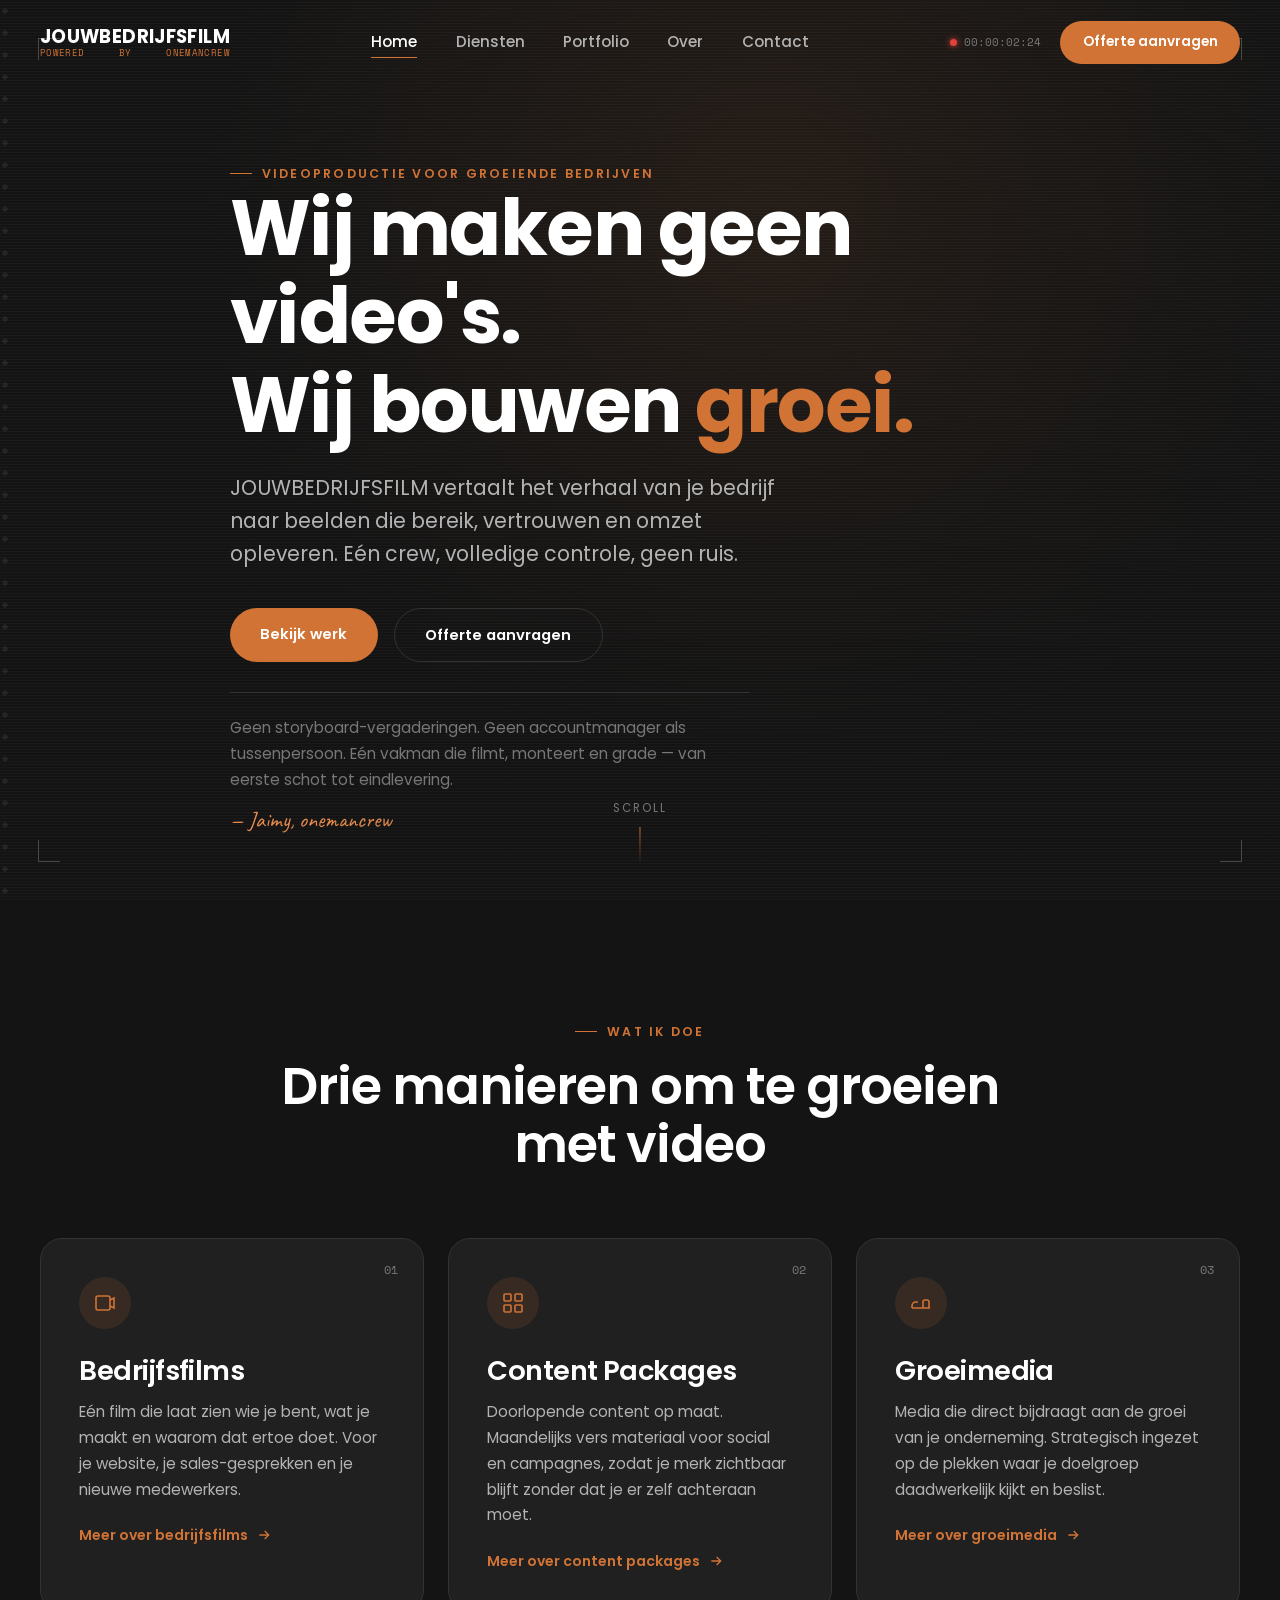
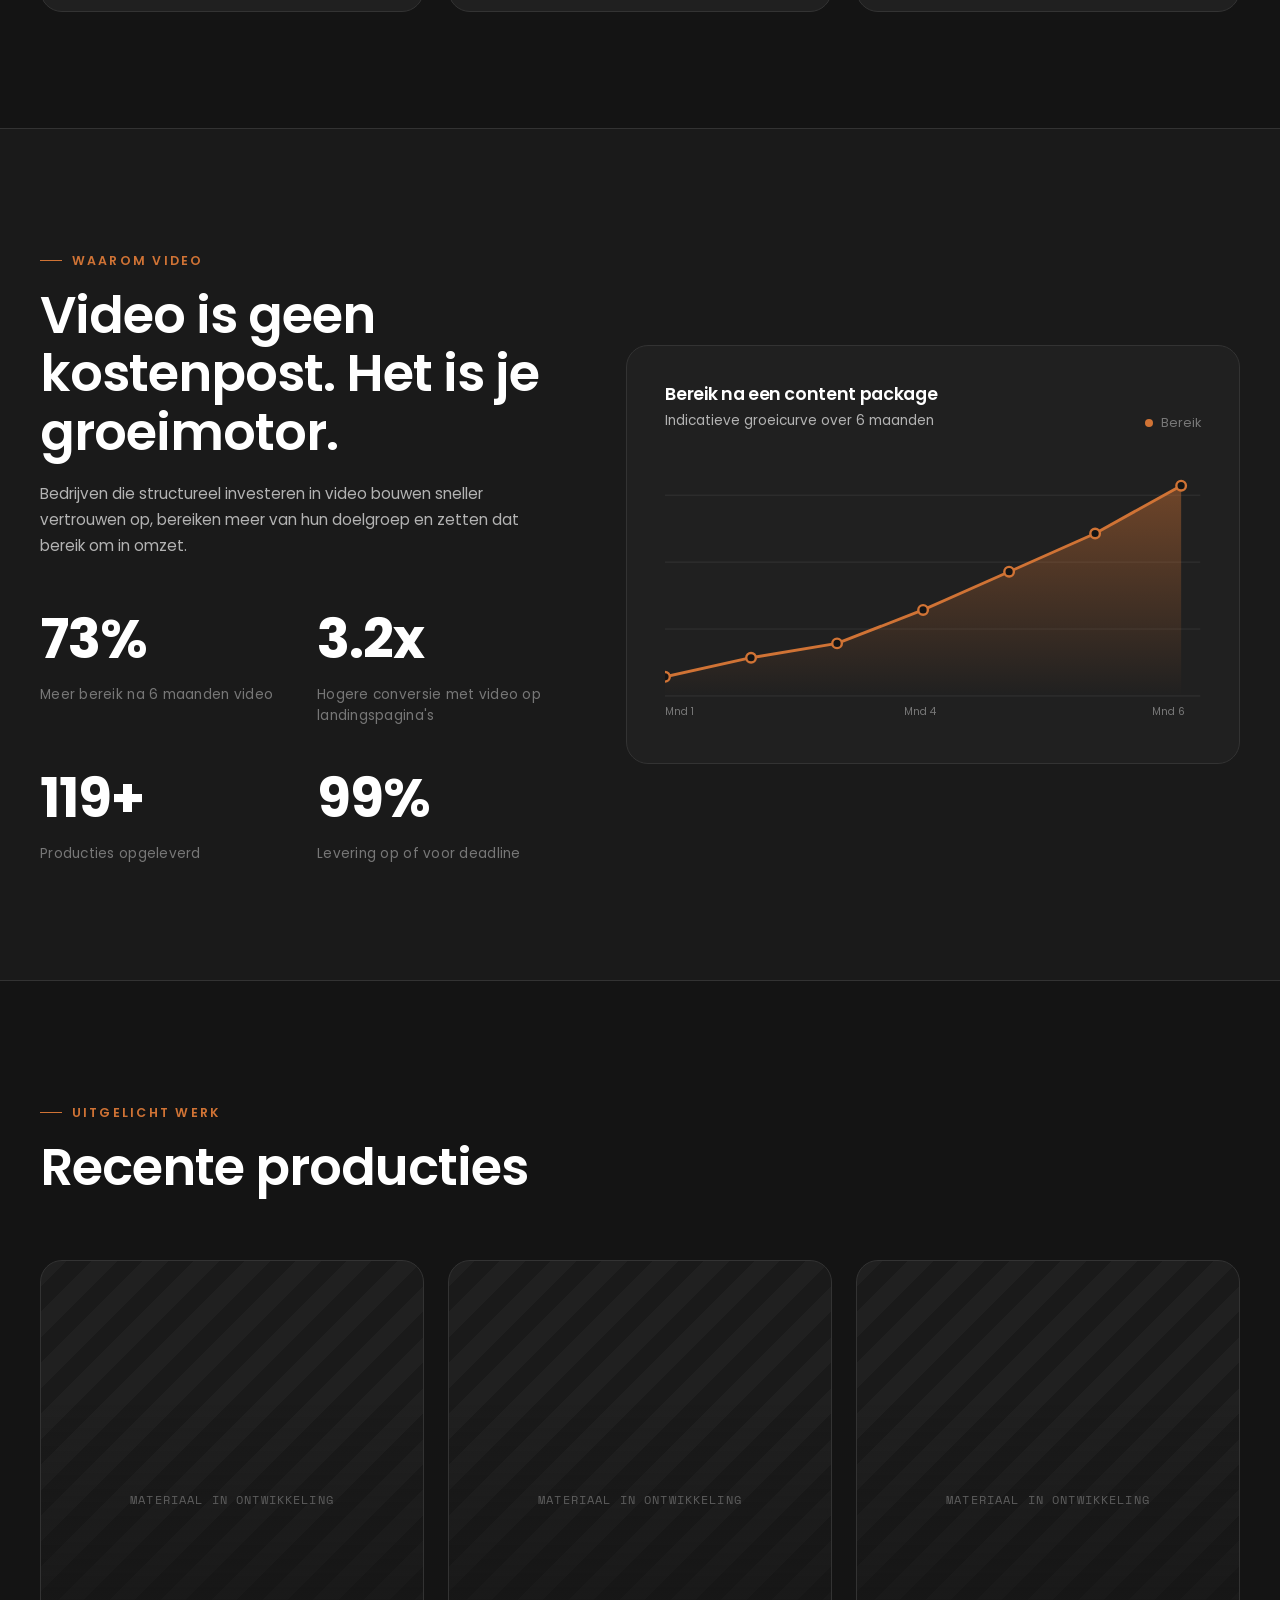
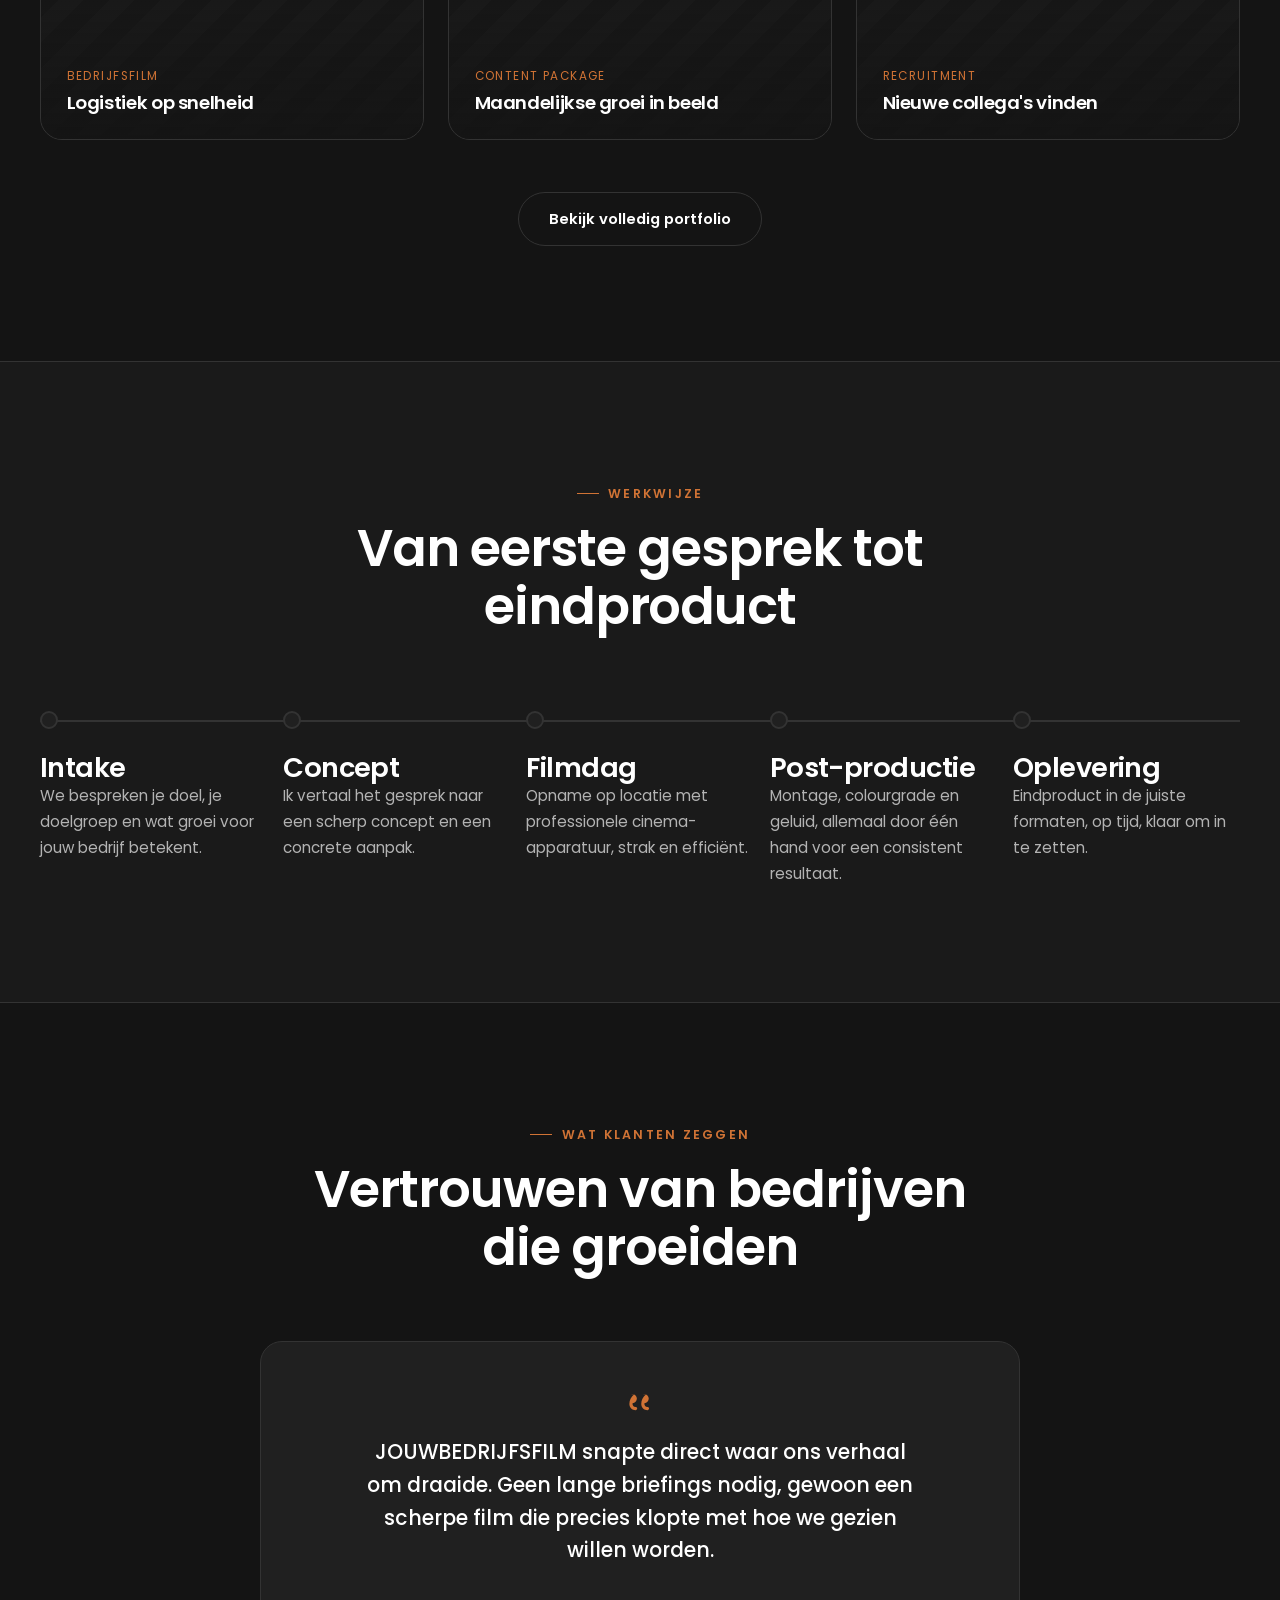
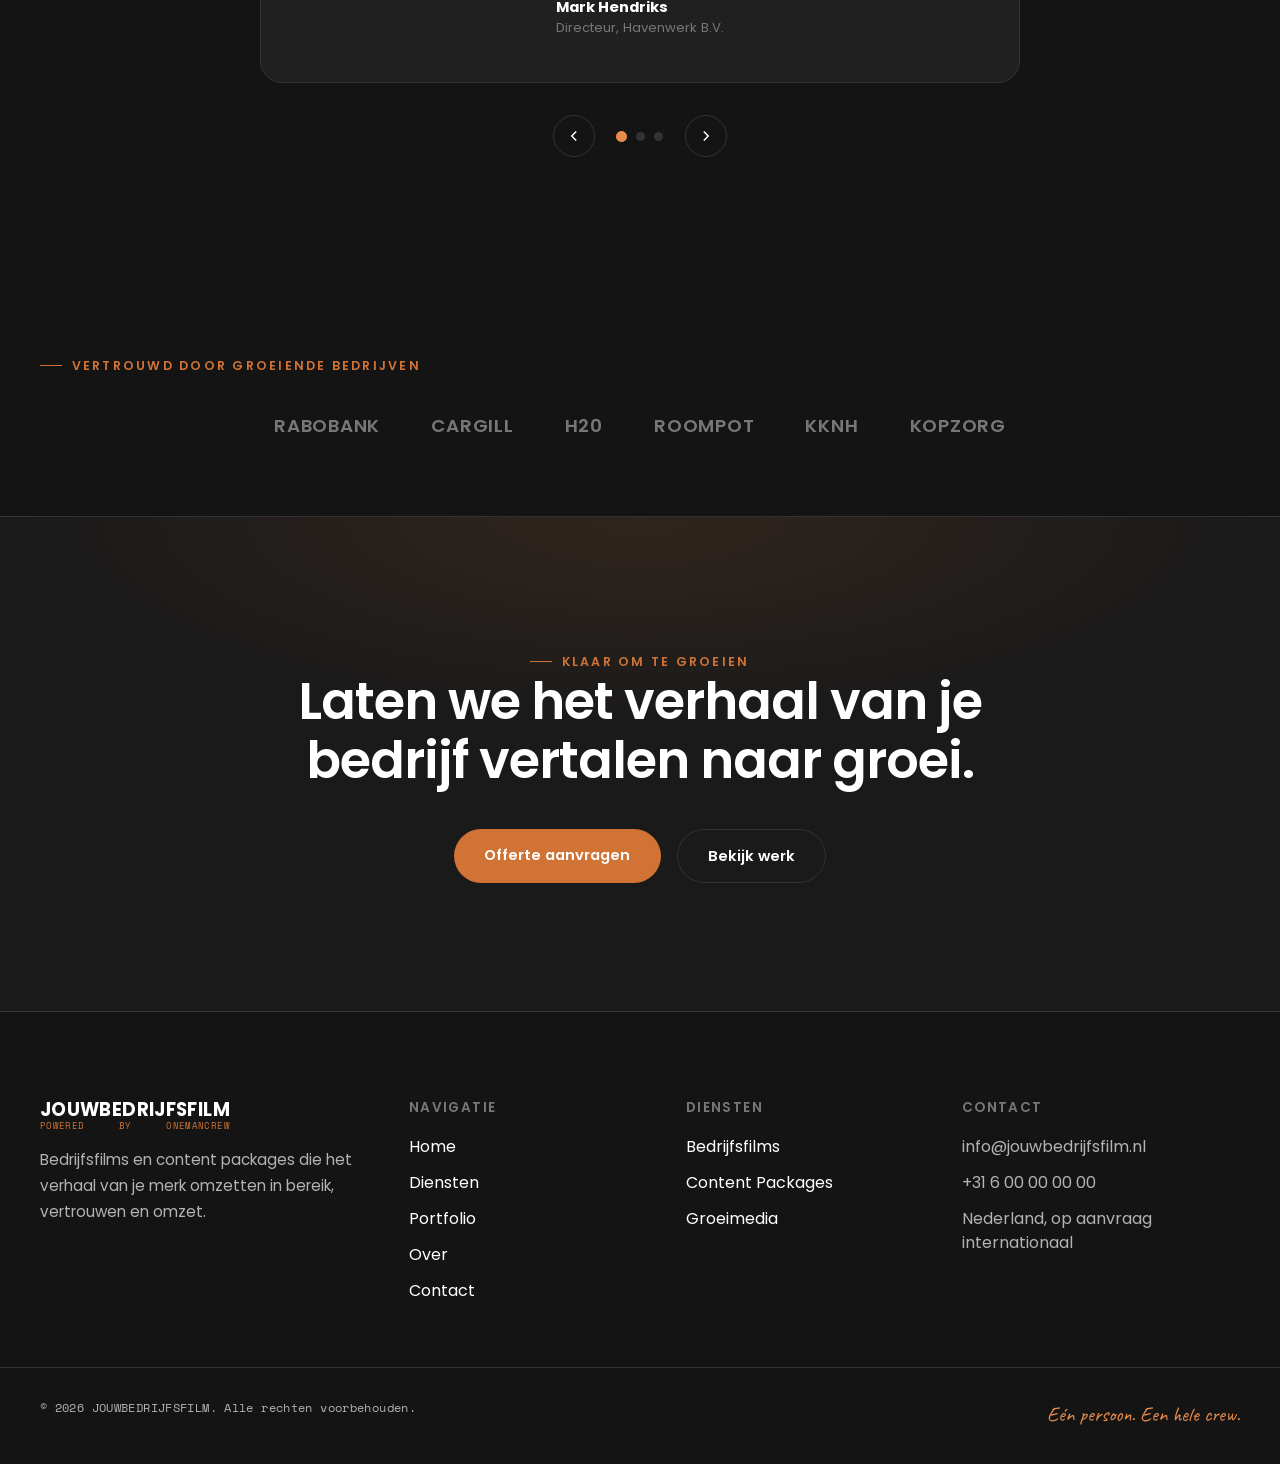
==== commit a0dabf7f: "Rebrand naar JOUWBEDRIJFSFILM en geef site een filmset-identiteit Donkere REC-timecode in de nav, he" ====
--- a/onemancrew/index.html
+++ b/onemancrew/index.html
@@ -3,10 +3,10 @@
 <head>
   <meta charset="UTF-8" />
   <meta name="viewport" content="width=device-width, initial-scale=1.0" />
-  <title>ONEMANCREW — Video als groeimotor voor je bedrijf</title>
-  <meta name="description" content="ONEMANCREW maakt bedrijfsfilms en content packages die het verhaal van je merk omzetten in bereik, vertrouwen en omzet. Eén persoon. Een hele crew." />
-
-  <meta property="og:title" content="ONEMANCREW — Video als groeimotor voor je bedrijf" />
+  <title>JOUWBEDRIJFSFILM — Video als groeimotor voor je bedrijf</title>
+  <meta name="description" content="JOUWBEDRIJFSFILM maakt bedrijfsfilms en content packages die het verhaal van je merk omzetten in bereik, vertrouwen en omzet. Powered by onemancrew." />
+
+  <meta property="og:title" content="JOUWBEDRIJFSFILM — Video als groeimotor voor je bedrijf" />
   <meta property="og:description" content="Bedrijfsfilms en content packages die bijdragen aan de groei van je onderneming." />
   <meta property="og:type" content="website" />
   <meta property="og:image" content="assets/img/og-cover.jpg" />
@@ -15,7 +15,7 @@
 
   <link rel="preconnect" href="https://fonts.googleapis.com" />
   <link rel="preconnect" href="https://fonts.gstatic.com" crossorigin />
-  <link href="https://fonts.googleapis.com/css2?family=Poppins:wght@300;400;500;600;700&display=swap" rel="stylesheet" />
+  <link href="https://fonts.googleapis.com/css2?family=Poppins:wght@300;400;500;600;700&family=Fraunces:ital,opsz,wght@0,9..144,500;0,9..144,600;1,9..144,500&family=Space+Mono:wght@400;700&family=Caveat:wght@500;600&display=swap" rel="stylesheet" />
 
   <link rel="stylesheet" href="css/reset.css" />
   <link rel="stylesheet" href="css/variables.css" />
@@ -30,9 +30,9 @@
 
   <header class="site-header" id="siteHeader">
     <div class="container nav-inner">
-      <a href="index.html" class="logo" aria-label="ONEMANCREW, terug naar home">
+      <a href="index.html" class="logo" aria-label="JOUWBEDRIJFSFILM, terug naar home">
         <img src="logo/logo.png" alt="" onerror="this.style.display='none'" />
-        ONEMANCREW
+        <span class="logo-text">JOUWBEDRIJFSFILM<span class="logo-sub">Powered by onemancrew</span></span>
       </a>
 
       <nav class="main-nav" id="mainNav" aria-label="Hoofdnavigatie">
@@ -47,6 +47,7 @@
       </nav>
 
       <div class="nav-actions">
+        <div class="rec"><span class="rec-dot"></span><span id="tc">00:00:00:00</span></div>
         <a href="contact.html" class="btn btn-accent btn-sm nav-cta">Offerte aanvragen</a>
         <button class="hamburger" id="hamburger" aria-label="Open menu" aria-expanded="false" aria-controls="mainNav">
           <span></span><span></span><span></span>
@@ -59,24 +60,26 @@
 
     <!-- HERO -->
     <section class="hero">
-      <div class="hero-media">
+      <div class="hero-media" id="heroMedia">
         <!-- TODO: vervangen door echte showreel video (mp4, ~10-20s loop) -->
-        <video autoplay muted loop playsinline poster="assets/img/hero-poster.jpg">
+        <video autoplay muted loop playsinline poster="assets/img/hero-poster.jpg" onerror="this.closest('.hero-media').classList.add('is-empty')">
           <source src="assets/video/hero-reel.mp4" type="video/mp4" />
         </video>
       </div>
       <div class="hero-overlay"></div>
+      <div class="hero-frame" aria-hidden="true"><span></span><span></span><span></span><span></span></div>
 
       <div class="container hero-content">
         <p class="eyebrow reveal">Videoproductie voor groeiende bedrijven</p>
         <h1 class="reveal" data-reveal-delay="0.08">Wij maken geen video's.<br />Wij bouwen <span class="text-accent">groei.</span></h1>
         <p class="lead reveal" data-reveal-delay="0.16" style="margin-top:1.4rem; max-width:560px;">
-          ONEMANCREW vertaalt het verhaal van je bedrijf naar beelden die bereik, vertrouwen en omzet opleveren. Eén crew, volledige controle, geen ruis.
+          JOUWBEDRIJFSFILM vertaalt het verhaal van je bedrijf naar beelden die bereik, vertrouwen en omzet opleveren. Eén crew, volledige controle, geen ruis.
         </p>
         <div class="hero-actions reveal" data-reveal-delay="0.24">
           <a href="portfolio.html" class="btn btn-accent magnetic">Bekijk werk</a>
           <a href="contact.html" class="btn btn-ghost magnetic">Offerte aanvragen</a>
         </div>
+        <p class="manifesto reveal" data-reveal-delay="0.32">Geen storyboard-vergaderingen. Geen accountmanager als tussenpersoon. Eén vakman die filmt, monteert en grade — van eerste schot tot eindlevering.<span class="sig">— Jaimy, onemancrew</span></p>
       </div>
 
       <div class="scroll-indicator" aria-hidden="true">
@@ -94,7 +97,7 @@
         </div>
 
         <div class="services-grid">
-          <article class="card reveal" data-reveal-group="services">
+          <article class="card reveal" data-reveal-group="services" data-idx="01">
             <div class="card-icon">
               <svg viewBox="0 0 24 24" fill="none" stroke="currentColor" stroke-width="1.6"><path d="M3 7a2 2 0 0 1 2-2h10a2 2 0 0 1 2 2v10a2 2 0 0 1-2 2H5a2 2 0 0 1-2-2V7Z"/><path d="m17 9 4-2v10l-4-2"/></svg>
             </div>
@@ -103,7 +106,7 @@
             <a href="diensten.html#bedrijfsfilms" class="card-link">Meer over bedrijfsfilms <svg viewBox="0 0 24 24" fill="none" stroke="currentColor" stroke-width="2"><path d="M5 12h14M13 6l6 6-6 6"/></svg></a>
           </article>
 
-          <article class="card reveal" data-reveal-group="services">
+          <article class="card reveal" data-reveal-group="services" data-idx="02">
             <div class="card-icon">
               <svg viewBox="0 0 24 24" fill="none" stroke="currentColor" stroke-width="1.6"><rect x="3" y="3" width="7" height="7" rx="1"/><rect x="14" y="3" width="7" height="7" rx="1"/><rect x="3" y="14" width="7" height="7" rx="1"/><rect x="14" y="14" width="7" height="7" rx="1"/></svg>
             </div>
@@ -112,7 +115,7 @@
             <a href="diensten.html#content-packages" class="card-link">Meer over content packages <svg viewBox="0 0 24 24" fill="none" stroke="currentColor" stroke-width="2"><path d="M5 12h14M13 6l6 6-6 6"/></svg></a>
           </article>
 
-          <article class="card reveal" data-reveal-group="services">
+          <article class="card reveal" data-reveal-group="services" data-idx="03">
             <div class="card-icon">
               <svg viewBox="0 0 24 24" fill="none" stroke="currentColor" stroke-width="1.6"><path d="M3 17v-2a4 4 0 0 1 4-4h2M3 17h18M14 17v-6a2 2 0 0 1 2-2h2a2 2 0 0 1 2 2v6"/></svg>
             </div>
@@ -210,7 +213,7 @@
         <div class="portfolio-grid">
           <!-- TODO: vervangen door echte portfolio thumbnails en video's -->
           <div class="portfolio-card reveal" data-reveal-group="work" data-lightbox-src="assets/video/work-01.mp4">
-            <img src="assets/img/work-01.jpg" alt="Bedrijfsfilm voor een logistiek bedrijf" loading="lazy" />
+            <img src="assets/img/work-01.jpg" alt="Bedrijfsfilm voor een logistiek bedrijf" loading="lazy" onerror="this.closest('.portfolio-card').classList.add('is-empty')" />
             <button class="play-btn" aria-label="Speel video af">
               <svg viewBox="0 0 24 24"><path d="M8 5v14l11-7z" /></svg>
             </button>
@@ -221,7 +224,7 @@
           </div>
 
           <div class="portfolio-card reveal" data-reveal-group="work" data-lightbox-src="assets/video/work-02.mp4">
-            <img src="assets/img/work-02.jpg" alt="Content package voor een softwarebedrijf" loading="lazy" />
+            <img src="assets/img/work-02.jpg" alt="Content package voor een softwarebedrijf" loading="lazy" onerror="this.closest('.portfolio-card').classList.add('is-empty')" />
             <button class="play-btn" aria-label="Speel video af">
               <svg viewBox="0 0 24 24"><path d="M8 5v14l11-7z" /></svg>
             </button>
@@ -232,7 +235,7 @@
           </div>
 
           <div class="portfolio-card reveal" data-reveal-group="work" data-lightbox-src="assets/video/work-03.mp4">
-            <img src="assets/img/work-03.jpg" alt="Recruitmentvideo voor een productiebedrijf" loading="lazy" />
+            <img src="assets/img/work-03.jpg" alt="Recruitmentvideo voor een productiebedrijf" loading="lazy" onerror="this.closest('.portfolio-card').classList.add('is-empty')" />
             <button class="play-btn" aria-label="Speel video af">
               <svg viewBox="0 0 24 24"><path d="M8 5v14l11-7z" /></svg>
             </button>
@@ -305,9 +308,9 @@
             <!-- TODO: vervangen door echte klantreviews -->
             <article class="testimonial-card is-active">
               <svg class="testimonial-quote" viewBox="0 0 24 24" fill="currentColor"><path d="M7.17 6C4.87 8.06 3.5 10.7 3.5 13.5c0 2.76 2.24 5 5 5 .69 0 1.25-.56 1.25-1.25S9.19 16 8.5 16a2.5 2.5 0 0 1-2.46-2.94c1.93-.2 3.46-1.84 3.46-3.81 0-1.93-1.57-3.5-3.5-3.5-.36 0-.61.07-.83.25Zm9.5 0c-2.3 2.06-3.67 4.7-3.67 7.5 0 2.76 2.24 5 5 5 .69 0 1.25-.56 1.25-1.25s-.56-1.25-1.25-1.25a2.5 2.5 0 0 1-2.46-2.94c1.93-.2 3.46-1.84 3.46-3.81 0-1.93-1.57-3.5-3.5-3.5-.36 0-.61.07-.83.25Z"/></svg>
-              <p class="testimonial-text">ONEMANCREW snapte direct waar ons verhaal om draaide. Geen lange briefings nodig, gewoon een scherpe film die precies klopte met hoe we gezien willen worden.</p>
+              <p class="testimonial-text">JOUWBEDRIJFSFILM snapte direct waar ons verhaal om draaide. Geen lange briefings nodig, gewoon een scherpe film die precies klopte met hoe we gezien willen worden.</p>
               <div class="testimonial-author">
-                <img src="assets/img/client-01.jpg" alt="" class="testimonial-avatar" loading="lazy" />
+                <img src="assets/img/client-01.jpg" alt="" class="testimonial-avatar" loading="lazy" onerror="this.style.display='none'" />
                 <div>
                   <strong>Mark Hendriks</strong>
                   <span>Directeur, Havenwerk B.V.</span>
@@ -319,7 +322,7 @@
               <svg class="testimonial-quote" viewBox="0 0 24 24" fill="currentColor"><path d="M7.17 6C4.87 8.06 3.5 10.7 3.5 13.5c0 2.76 2.24 5 5 5 .69 0 1.25-.56 1.25-1.25S9.19 16 8.5 16a2.5 2.5 0 0 1-2.46-2.94c1.93-.2 3.46-1.84 3.46-3.81 0-1.93-1.57-3.5-3.5-3.5-.36 0-.61.07-.83.25Zm9.5 0c-2.3 2.06-3.67 4.7-3.67 7.5 0 2.76 2.24 5 5 5 .69 0 1.25-.56 1.25-1.25s-.56-1.25-1.25-1.25a2.5 2.5 0 0 1-2.46-2.94c1.93-.2 3.46-1.84 3.46-3.81 0-1.93-1.57-3.5-3.5-3.5-.36 0-.61.07-.83.25Z"/></svg>
               <p class="testimonial-text">Geen accountmanager, geen ruis, gewoon rechtstreeks contact met de persoon die ook filmt. Dat tempo en die duidelijkheid hadden we nog niet eerder meegemaakt.</p>
               <div class="testimonial-author">
-                <img src="assets/img/client-02.jpg" alt="" class="testimonial-avatar" loading="lazy" />
+                <img src="assets/img/client-02.jpg" alt="" class="testimonial-avatar" loading="lazy" onerror="this.style.display='none'" />
                 <div>
                   <strong>Sanne de Groot</strong>
                   <span>Marketing Lead, Stroom B.V.</span>
@@ -331,7 +334,7 @@
               <svg class="testimonial-quote" viewBox="0 0 24 24" fill="currentColor"><path d="M7.17 6C4.87 8.06 3.5 10.7 3.5 13.5c0 2.76 2.24 5 5 5 .69 0 1.25-.56 1.25-1.25S9.19 16 8.5 16a2.5 2.5 0 0 1-2.46-2.94c1.93-.2 3.46-1.84 3.46-3.81 0-1.93-1.57-3.5-3.5-3.5-.36 0-.61.07-.83.25Zm9.5 0c-2.3 2.06-3.67 4.7-3.67 7.5 0 2.76 2.24 5 5 5 .69 0 1.25-.56 1.25-1.25s-.56-1.25-1.25-1.25a2.5 2.5 0 0 1-2.46-2.94c1.93-.2 3.46-1.84 3.46-3.81 0-1.93-1.57-3.5-3.5-3.5-.36 0-.61.07-.83.25Z"/></svg>
               <p class="testimonial-text">De content packages houden onze social kanalen al maanden levend zonder dat wij er zelf nog naar hoeven om te kijken. Precies de groeimotor die we zochten.</p>
               <div class="testimonial-author">
-                <img src="assets/img/client-03.jpg" alt="" class="testimonial-avatar" loading="lazy" />
+                <img src="assets/img/client-03.jpg" alt="" class="testimonial-avatar" loading="lazy" onerror="this.style.display='none'" />
                 <div>
                   <strong>Tom Visser</strong>
                   <span>Eigenaar, Kantor Groep</span>
@@ -354,17 +357,16 @@
     </section>
 
     <!-- VERTROUWEN -->
-    <section class="logos-section" aria-label="Bedrijven die met ONEMANCREW werkten">
+    <section class="logos-section" aria-label="Bedrijven die met JOUWBEDRIJFSFILM werkten">
       <div class="container">
         <p class="eyebrow center reveal" style="justify-content:center; margin-bottom:2.2rem;">Vertrouwd door groeiende bedrijven</p>
         <div class="logos-grid reveal" data-reveal-group="logos">
-          <!-- TODO: vervangen door echte klantnamen of logo's -->
-          <span class="logo-item">NOVARA</span>
-          <span class="logo-item">BRIGHTPATH</span>
-          <span class="logo-item">KANTOR&nbsp;GROEP</span>
-          <span class="logo-item">VELDIS</span>
-          <span class="logo-item">HAVENWERK</span>
-          <span class="logo-item">STROOM&nbsp;B.V.</span>
+          <span class="logo-item">RABOBANK</span>
+          <span class="logo-item">CARGILL</span>
+          <span class="logo-item">H20</span>
+          <span class="logo-item">ROOMPOT</span>
+          <span class="logo-item">KKNH</span>
+          <span class="logo-item">KOPZORG</span>
         </div>
       </div>
     </section>
@@ -388,7 +390,7 @@
       <div class="footer-brand reveal">
         <a href="index.html" class="logo">
           <img src="logo/logo.png" alt="" onerror="this.style.display='none'" />
-          ONEMANCREW
+          <span class="logo-text">JOUWBEDRIJFSFILM<span class="logo-sub">Powered by onemancrew</span></span>
         </a>
         <p>Bedrijfsfilms en content packages die het verhaal van je merk omzetten in bereik, vertrouwen en omzet.</p>
       </div>
@@ -417,7 +419,7 @@
         <h4>Contact</h4>
         <address>
           <!-- TODO: vervangen door echte contactgegevens -->
-          <a href="mailto:info@onemancrew.nl">info@onemancrew.nl</a>
+          <a href="mailto:info@jouwbedrijfsfilm.nl">info@jouwbedrijfsfilm.nl</a>
           <a href="tel:+31600000000">+31 6 00 00 00 00</a>
           <span>Nederland, op aanvraag internationaal</span>
         </address>
@@ -425,8 +427,8 @@
     </div>
 
     <div class="container footer-bottom">
-      <p>&copy; <span id="year"></span> ONEMANCREW. Alle rechten voorbehouden.</p>
-      <p>Eén persoon. Een hele crew.</p>
+      <p>&copy; <span id="year"></span> JOUWBEDRIJFSFILM. Alle rechten voorbehouden.</p>
+      <p class="footer-signature">Eén persoon. Een hele crew.</p>
     </div>
   </footer>
 
@@ -436,5 +438,6 @@
   <script src="js/interactions.js"></script>
   <script src="js/testimonials.js"></script>
   <script src="js/main.js"></script>
+  <script src="js/timecode.js"></script>
 </body>
 </html>
--- a/onemancrew/css/variables.css
+++ b/onemancrew/css/variables.css
@@ -26,4 +26,9 @@
   --fast: 0.2s;
   --med: 0.4s;
   --slow: 0.7s;
+
+  /* typografie — film-identiteit */
+  --font-display: "Fraunces", serif;
+  --font-mono: "Space Mono", monospace;
+  --font-script: "Caveat", cursive;
 }
--- a/onemancrew/css/base.css
+++ b/onemancrew/css/base.css
@@ -4,6 +4,20 @@
   color: var(--white);
   font-weight: 400;
   overflow-x: hidden;
+  position: relative;
+}
+
+body::after {
+  content: "";
+  position: fixed;
+  top: 0;
+  bottom: 0;
+  left: 0;
+  width: 10px;
+  z-index: 90;
+  pointer-events: none;
+  background-image: radial-gradient(circle, rgba(255, 255, 255, 0.07) 2.3px, transparent 3px);
+  background-size: 10px 22px;
 }
 
 h1,
@@ -49,6 +63,24 @@
   letter-spacing: 0.18em;
   text-transform: uppercase;
   color: var(--accent);
+}
+
+.manifesto {
+  font-size: 0.95rem;
+  color: var(--grey-500);
+  max-width: 520px;
+  margin-top: 1.8rem;
+  line-height: 1.7;
+  border-top: 1px solid var(--line);
+  padding-top: 1.4rem;
+}
+
+.manifesto .sig {
+  display: block;
+  font-family: var(--font-script);
+  font-size: 1.4rem;
+  color: var(--accent-bright);
+  margin-top: 0.5rem;
 }
 
 .eyebrow::before {
--- a/onemancrew/css/components.css
+++ b/onemancrew/css/components.css
@@ -12,6 +12,25 @@
 .logo img {
   height: 30px;
   width: auto;
+}
+
+.logo-text {
+  display: flex;
+  flex-direction: column;
+  line-height: 1.05;
+}
+
+.logo-sub {
+  display: block;
+  width: 100%;
+  text-align: justify;
+  text-align-last: justify;
+  font-family: var(--font-mono);
+  font-size: 8.5px;
+  text-transform: uppercase;
+  color: var(--accent);
+  font-weight: 500;
+  margin-top: 3px;
 }
 
 /* ===== Nav links ===== */
@@ -159,6 +178,17 @@
 
 .card:hover::before {
   opacity: 1;
+}
+
+.card[data-idx]::after {
+  content: attr(data-idx);
+  position: absolute;
+  top: 1.4rem;
+  right: 1.5rem;
+  font-family: var(--font-mono);
+  font-size: 0.78rem;
+  color: var(--grey-500);
+  letter-spacing: 0.04em;
 }
 
 .card-icon {
--- a/onemancrew/css/layout.css
+++ b/onemancrew/css/layout.css
@@ -49,6 +49,36 @@
   display: flex;
   align-items: center;
   gap: 1.2rem;
+}
+
+.rec {
+  display: none;
+  align-items: center;
+  gap: 7px;
+  font-family: var(--font-mono);
+  font-size: 11px;
+  color: var(--grey-500);
+  white-space: nowrap;
+}
+
+.rec-dot {
+  width: 7px;
+  height: 7px;
+  border-radius: 50%;
+  background: #e0433a;
+  box-shadow: 0 0 6px #e0433a;
+  animation: rec-blink 1.6s steps(1) infinite;
+}
+
+@keyframes rec-blink {
+  0%, 49% { opacity: 1; }
+  50%, 100% { opacity: 0.25; }
+}
+
+@media (min-width: 1080px) {
+  .rec {
+    display: flex;
+  }
 }
 
 .nav-cta {
@@ -125,6 +155,23 @@
   will-change: transform;
 }
 
+.hero-media::after {
+  content: "";
+  position: absolute;
+  inset: 0;
+  background-image: radial-gradient(circle at 60% 25%, rgba(208, 115, 53, 0.22), transparent 55%);
+}
+
+.hero::before {
+  content: "";
+  position: absolute;
+  inset: 0;
+  z-index: 2;
+  pointer-events: none;
+  opacity: 0.045;
+  background-image: repeating-linear-gradient(0deg, rgba(255, 255, 255, 0.6) 0 1px, transparent 1px 3px);
+}
+
 .hero-overlay {
   position: absolute;
   inset: 0;
@@ -138,6 +185,25 @@
   padding-top: 6rem;
   max-width: 900px;
 }
+
+.hero-frame {
+  position: absolute;
+  inset: clamp(1.2rem, 3vw, 2.4rem);
+  z-index: 2;
+  pointer-events: none;
+}
+
+.hero-frame span {
+  position: absolute;
+  width: 22px;
+  height: 22px;
+  border: 1px solid rgba(255, 255, 255, 0.22);
+}
+
+.hero-frame span:nth-child(1) { top: 0; left: 0; border-right: none; border-bottom: none; }
+.hero-frame span:nth-child(2) { top: 0; right: 0; border-left: none; border-bottom: none; }
+.hero-frame span:nth-child(3) { bottom: 0; left: 0; border-right: none; border-top: none; }
+.hero-frame span:nth-child(4) { bottom: 0; right: 0; border-left: none; border-top: none; }
 
 .hero-actions {
   display: flex;
@@ -478,6 +544,44 @@
   color: var(--grey-500);
 }
 
+.footer-bottom p:first-child {
+  font-family: var(--font-mono);
+  font-size: 0.78rem;
+  letter-spacing: 0.03em;
+}
+
+.footer-signature {
+  font-family: var(--font-script);
+  font-size: 1.3rem;
+  color: var(--accent-bright);
+}
+
+/* ===== Placeholder voor nog niet aangeleverd beeldmateriaal ===== */
+.portfolio-card.is-empty,
+.hero-media.is-empty {
+  background: repeating-linear-gradient(135deg, var(--bg-700) 0 18px, var(--bg-800) 18px 36px);
+}
+
+.portfolio-card.is-empty img {
+  display: none;
+}
+
+.portfolio-card.is-empty::before {
+  content: "Materiaal in ontwikkeling";
+  position: absolute;
+  inset: 0;
+  display: flex;
+  align-items: center;
+  justify-content: center;
+  text-align: center;
+  padding: 1.5rem;
+  font-family: var(--font-mono);
+  font-size: 0.72rem;
+  letter-spacing: 0.1em;
+  text-transform: uppercase;
+  color: var(--grey-500);
+}
+
 /* ===== Page hero (sub pages) ===== */
 .page-hero {
   padding: clamp(8rem, 14vw, 11rem) 0 clamp(3rem, 6vw, 5rem);
@@ -515,6 +619,7 @@
 }
 
 .service-detail-number {
+  font-family: var(--font-mono);
   font-size: 3.5rem;
   font-weight: 700;
   color: transparent;
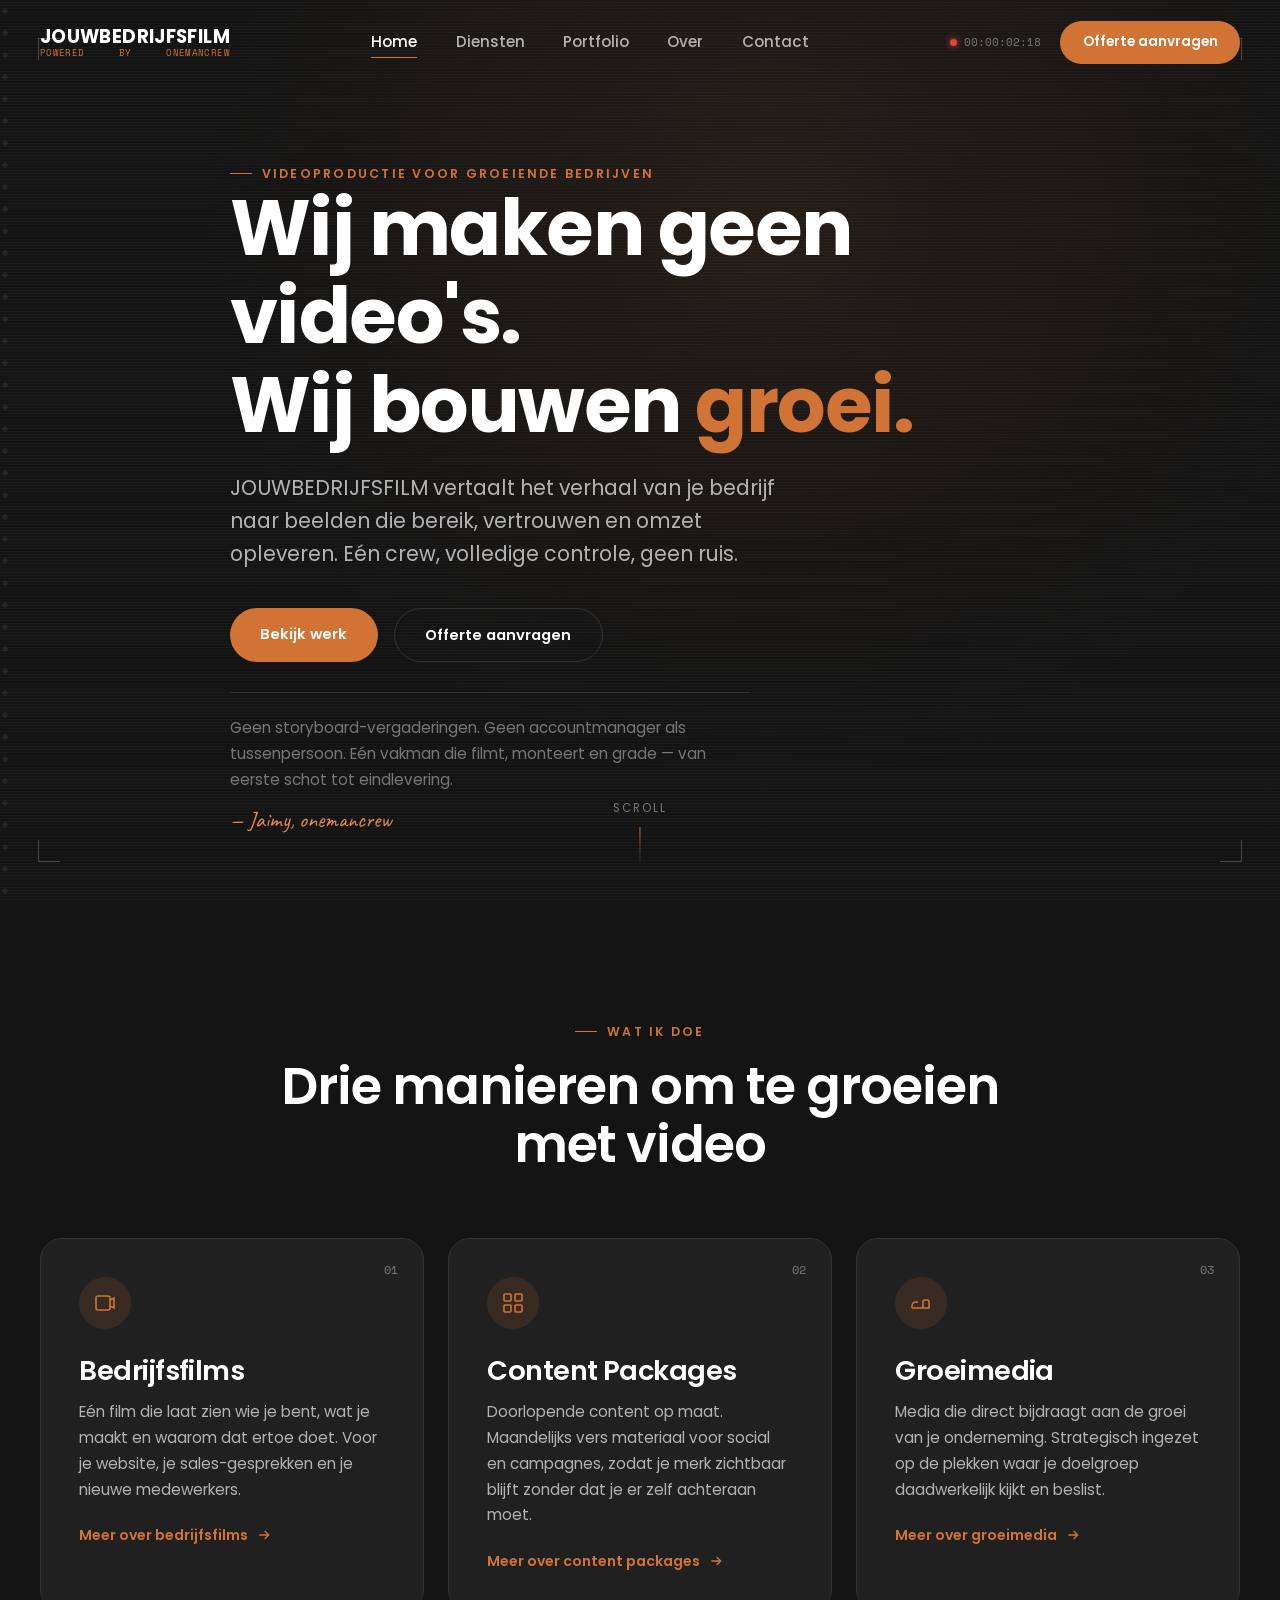
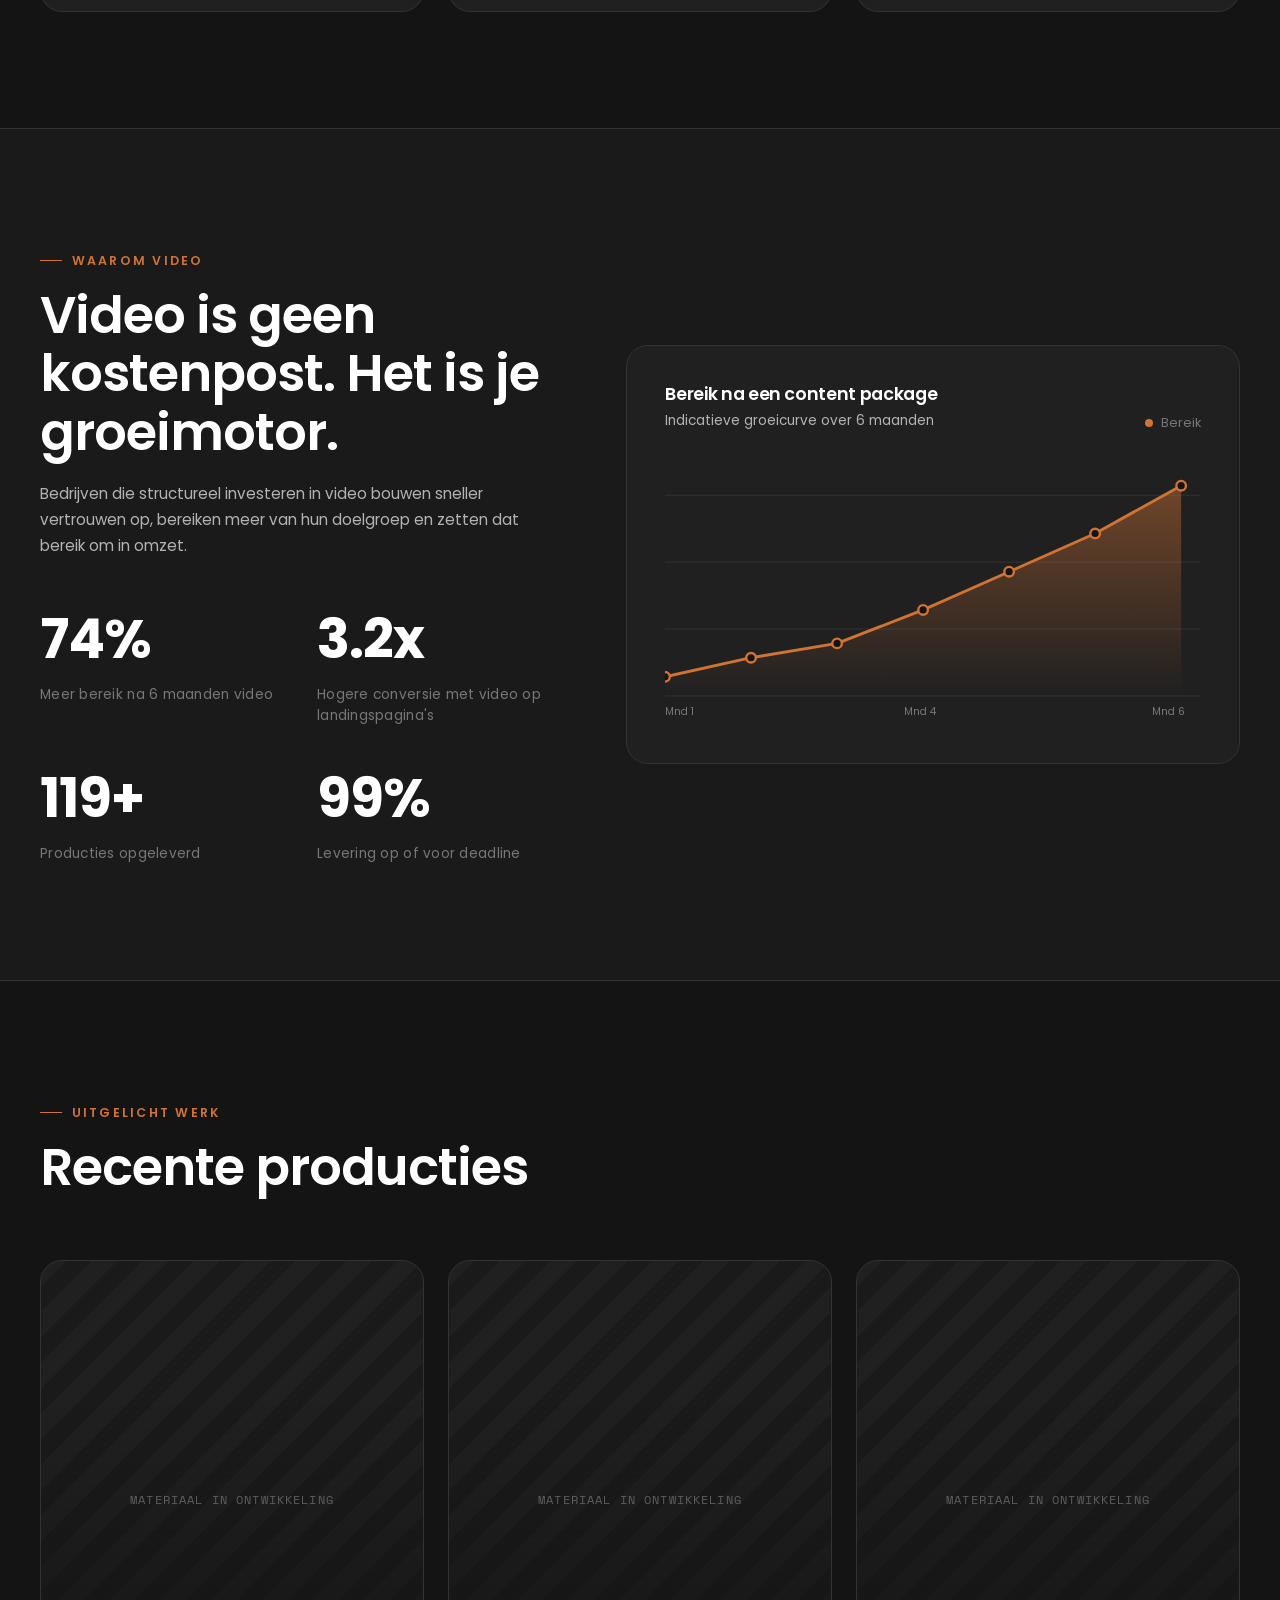
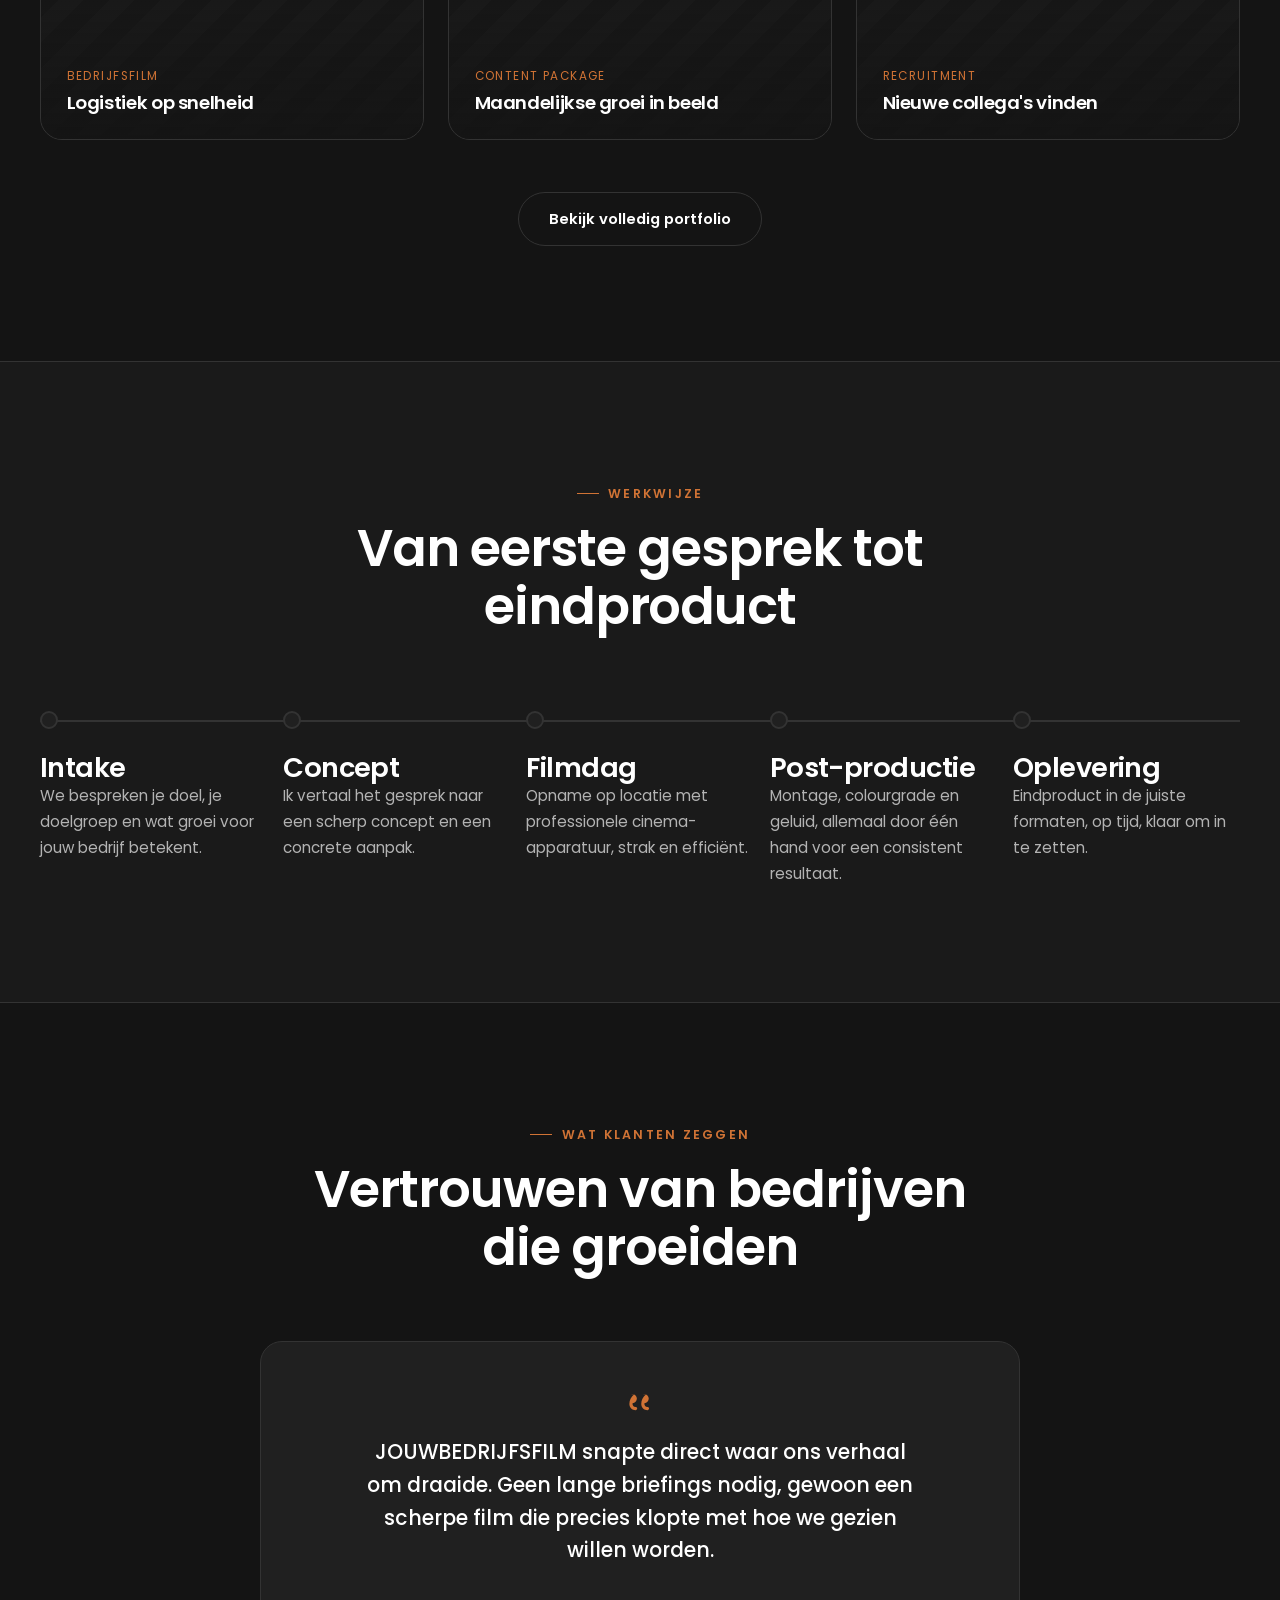
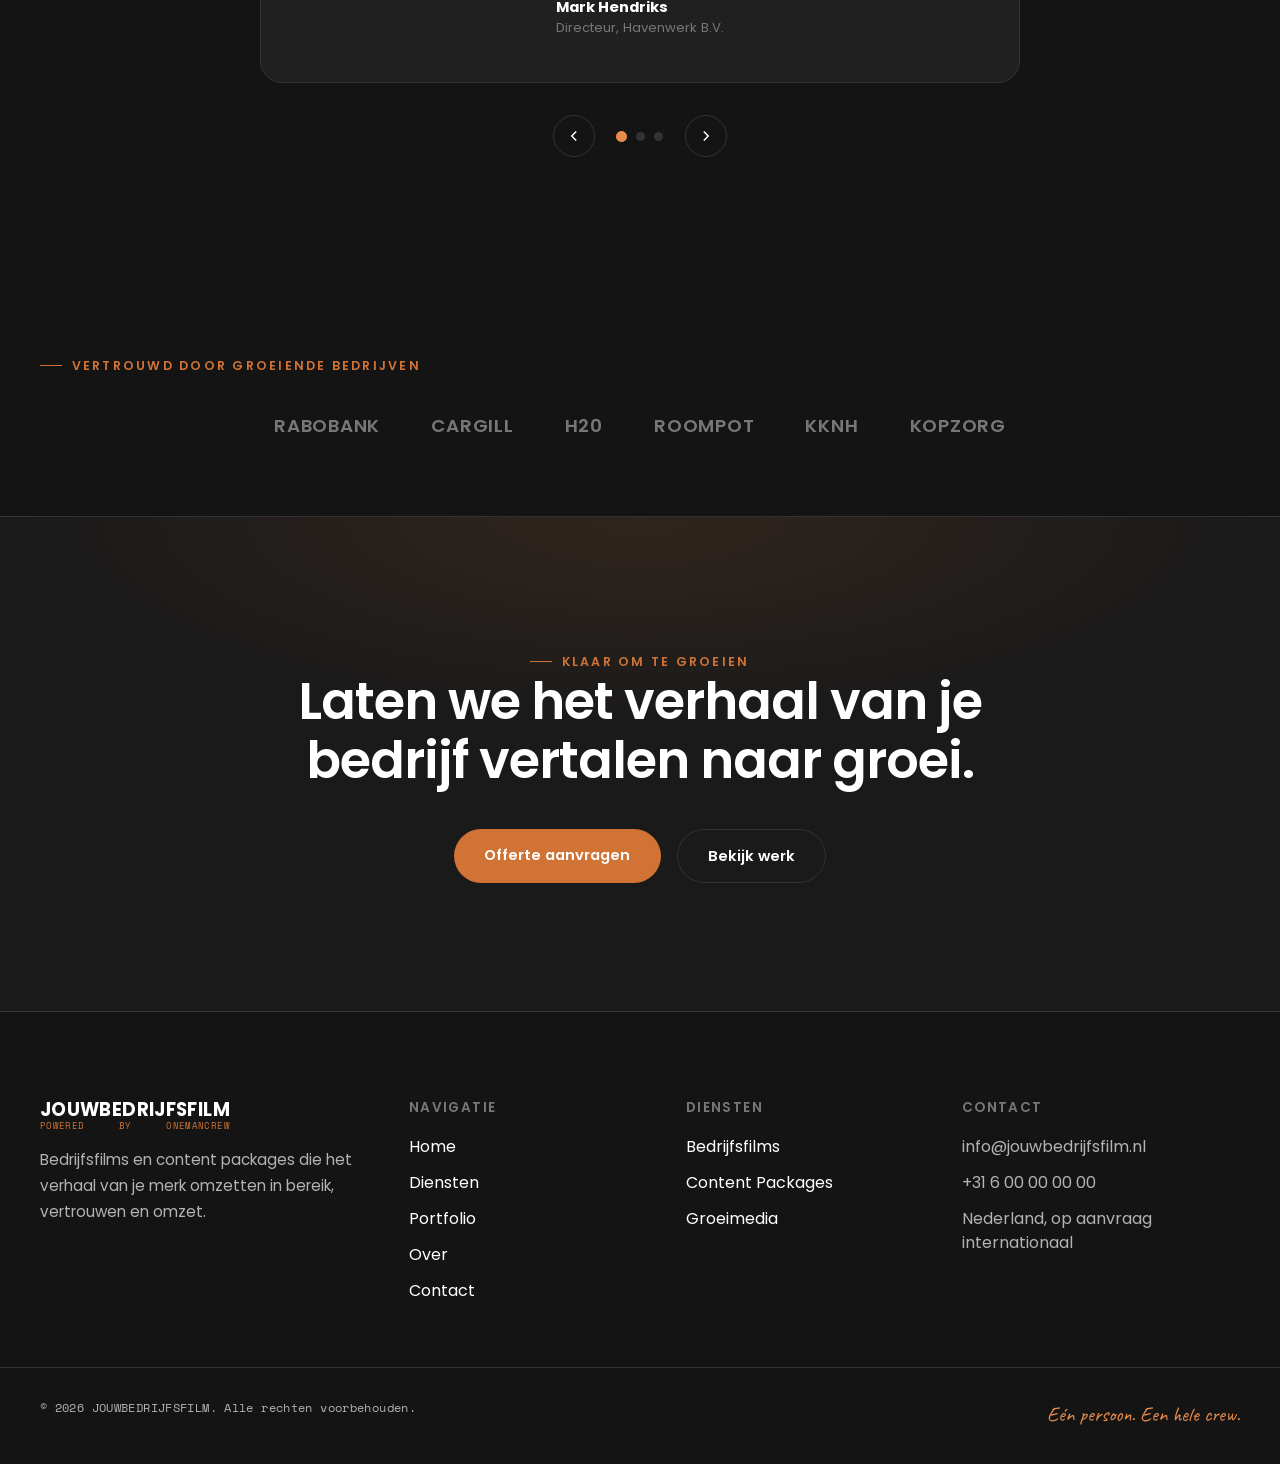
==== commit 470a1320: "Voeg gedimde hero-video toe en fix mobiel hamburgermenu Hero-achtergrondvideo op 15% opacity achter " ====
--- a/onemancrew/index.html
+++ b/onemancrew/index.html
@@ -61,9 +61,8 @@
     <!-- HERO -->
     <section class="hero">
       <div class="hero-media" id="heroMedia">
-        <!-- TODO: vervangen door echte showreel video (mp4, ~10-20s loop) -->
-        <video autoplay muted loop playsinline poster="assets/img/hero-poster.jpg" onerror="this.closest('.hero-media').classList.add('is-empty')">
-          <source src="assets/video/hero-reel.mp4" type="video/mp4" />
+        <video autoplay muted loop playsinline onerror="this.closest('.hero-media').classList.add('is-empty')">
+          <source src="assets/video/Hero_background_websize.mp4" type="video/mp4" />
         </video>
       </div>
       <div class="hero-overlay"></div>
--- a/onemancrew/css/layout.css
+++ b/onemancrew/css/layout.css
@@ -17,6 +17,14 @@
   border-bottom: 1px solid var(--line);
   backdrop-filter: blur(14px);
   -webkit-backdrop-filter: blur(14px);
+}
+
+/* backdrop-filter op de header creeert een nieuw positioneringscontext
+   waarbinnen het fixed mobiele menu zich opsluit. Schakel de blur uit
+   zolang het menu open is, zodat .main-nav weer de hele viewport bedekt. */
+.site-header:has(.main-nav.is-open) {
+  backdrop-filter: none;
+  -webkit-backdrop-filter: none;
 }
 
 .nav-inner {
@@ -155,6 +163,10 @@
   will-change: transform;
 }
 
+.hero-media video {
+  opacity: 0.15;
+}
+
 .hero-media::after {
   content: "";
   position: absolute;
@@ -226,6 +238,12 @@
   font-size: 0.72rem;
   letter-spacing: 0.16em;
   text-transform: uppercase;
+}
+
+@media (max-width: 760px) {
+  .scroll-indicator {
+    display: none;
+  }
 }
 
 .scroll-indicator .line {
